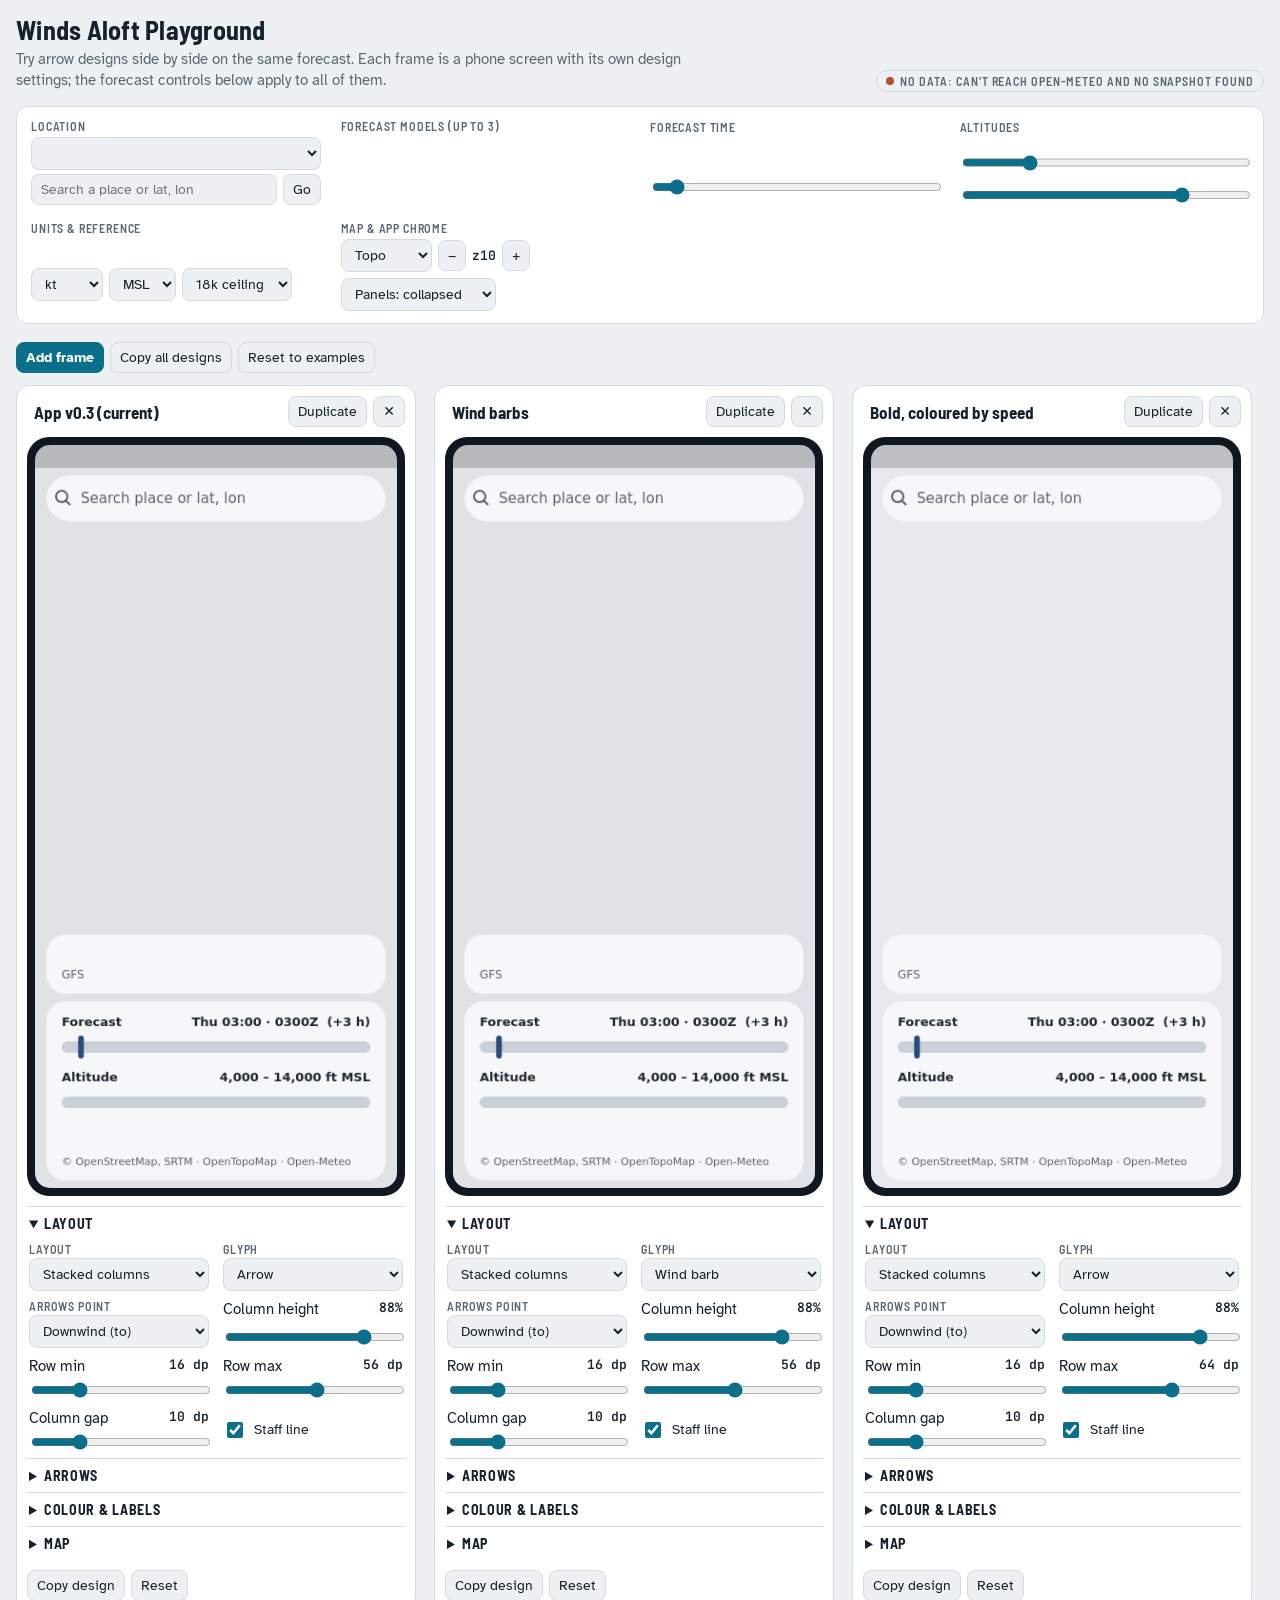
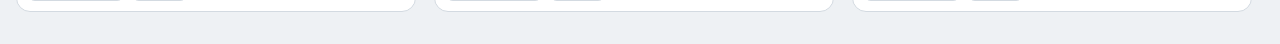
==== playground/index.html @ d86dcdb1 "Add web design playground (work in progress) Browser page that renders the app's wind columns side b" ====
<!doctype html>
<html lang="en">
<head>
<meta charset="utf-8">
<meta name="viewport" content="width=device-width,initial-scale=1,viewport-fit=cover">
</head>
<body>
<!-- PAGE-START (everything between the markers is the claude.ai artifact page) -->
<title>Winds Aloft Playground</title>
<meta name="claude:viewport-fit-sides" content="cover">
<link rel="preconnect" href="https://fonts.googleapis.com">
<link rel="stylesheet" href="https://fonts.googleapis.com/css2?family=Barlow+Semi+Condensed:wght@500;600;700&family=Atkinson+Hyperlegible:wght@400;700&family=JetBrains+Mono:wght@400;600&display=swap">
<style>
/* Layout: a briefing-board header of shared forecast controls, then a wrapping row of phone frames, each with its own design knobs. */
:root {
  --bg: #eef1f4;
  --panel: #ffffff;
  --ink: #15212e;
  --muted: #5a6876;
  --line: #d3dae1;
  --accent: #0b6e8a;
  --accent-ink: #ffffff;
  --warn: #b5502a;
  --phone: #0f1720;
  --font-display: "Barlow Semi Condensed", "Arial Narrow", system-ui, sans-serif;
  --font-body: "Atkinson Hyperlegible", system-ui, -apple-system, "Segoe UI", sans-serif;
  --font-mono: "JetBrains Mono", ui-monospace, "SF Mono", Menlo, monospace;
  color-scheme: light;
}
@media (prefers-color-scheme: dark) {
  :root:not([data-theme="light"]) {
    --bg: #0e141a; --panel: #172029; --ink: #e4ebf1; --muted: #93a3b2; --line: #2a3743;
    --accent: #43b3d1; --accent-ink: #06222b; --warn: #f08a5d; --phone: #05090d; color-scheme: dark;
  }
}
:root[data-theme="dark"] {
  --bg: #0e141a; --panel: #172029; --ink: #e4ebf1; --muted: #93a3b2; --line: #2a3743;
  --accent: #43b3d1; --accent-ink: #06222b; --warn: #f08a5d; --phone: #05090d; color-scheme: dark;
}
* { box-sizing: border-box; }
html, body { margin: 0; }
body {
  background: var(--bg); color: var(--ink); font: 15px/1.45 var(--font-body);
  padding-left: max(16px, env(safe-area-inset-left, 0px));
  padding-right: max(16px, env(safe-area-inset-right, 0px));
  padding-block: 16px 32px;
}
h1 { font: 700 26px/1.1 var(--font-display); letter-spacing: 0.01em; margin: 0; text-wrap: balance; }
.sub { color: var(--muted); margin: 4px 0 0; max-width: 70ch; }
.mode { display: inline-flex; gap: 6px; align-items: center; font: 600 12px var(--font-display); text-transform: uppercase; letter-spacing: 0.08em;
  padding: 3px 9px; border-radius: 999px; border: 1px solid var(--line); color: var(--muted); }
.mode b { width: 8px; height: 8px; border-radius: 50%; background: var(--muted); }
.mode.live b { background: #2fa46b; } .mode.snap b { background: var(--warn); }

.top { display: flex; flex-wrap: wrap; gap: 8px 16px; align-items: end; justify-content: space-between; margin-bottom: 14px; }
.board { background: var(--panel); border: 1px solid var(--line); border-radius: 12px; padding: 12px 14px;
  display: grid; grid-template-columns: repeat(auto-fit, minmax(230px, 1fr)); gap: 12px 20px; margin-bottom: 18px; }
.field { display: grid; gap: 4px; min-width: 0; }
.field > span, .knob > span { font: 600 12px var(--font-display); text-transform: uppercase; letter-spacing: 0.07em; color: var(--muted); }
.val { font: 600 13px var(--font-mono); color: var(--ink); font-variant-numeric: tabular-nums; }
.row { display: flex; gap: 6px; align-items: center; flex-wrap: wrap; min-width: 0; }
input[type=range] { width: 100%; accent-color: var(--accent); }
select, input[type=text], button {
  font: 14px var(--font-body); color: var(--ink); background: var(--bg); border: 1px solid var(--line);
  border-radius: 8px; padding: 6px 9px; min-width: 0;
}
button { cursor: pointer; }
button.primary { background: var(--accent); color: var(--accent-ink); border-color: var(--accent); font-weight: 700; }
button:focus-visible, select:focus-visible, input:focus-visible { outline: 2px solid var(--accent); outline-offset: 2px; }
.chip { display: inline-flex; align-items: center; gap: 6px; border: 1px solid var(--line); border-radius: 999px; padding: 4px 10px;
  font: 600 13px var(--font-display); letter-spacing: 0.03em; cursor: pointer; user-select: none; background: var(--bg); }
.chip input { margin: 0; accent-color: var(--accent); }
.chip i { width: 10px; height: 10px; border-radius: 50%; display: inline-block; }
.chip[aria-disabled="true"] { opacity: 0.45; cursor: not-allowed; }
.note { color: var(--muted); font-size: 13px; }

.panes { display: flex; flex-wrap: wrap; gap: 18px; align-items: flex-start; }
.pane { width: min(400px, 100%); background: var(--panel); border: 1px solid var(--line); border-radius: 14px; padding: 10px; display: grid; gap: 10px; }
.pane header { display: flex; gap: 6px; align-items: center; }
.pane header input { flex: 1; font: 700 17px var(--font-display); background: transparent; border-color: transparent; padding: 4px 6px; }
.pane header input:hover, .pane header input:focus { border-color: var(--line); }
.phone { background: var(--phone); border-radius: 22px; padding: 8px; }
.phone canvas { display: block; width: 100%; height: auto; border-radius: 15px; cursor: crosshair; touch-action: manipulation; }
.knobs details { border-top: 1px solid var(--line); padding: 6px 2px; }
.knobs summary { font: 700 14px var(--font-display); letter-spacing: 0.05em; text-transform: uppercase; cursor: pointer; padding: 2px 0; }
.knobgrid { display: grid; grid-template-columns: 1fr 1fr; gap: 8px 14px; padding-top: 8px; }
.knob { display: grid; gap: 2px; min-width: 0; }
.knob.wide { grid-column: 1 / -1; }
.knob .head { display: flex; justify-content: space-between; gap: 8px; }
.toggle { display: flex; align-items: center; gap: 8px; font-size: 14px; cursor: pointer; }
.toggle input { accent-color: var(--accent); width: 16px; height: 16px; }
.actions { display: flex; gap: 6px; flex-wrap: wrap; }
.toast { position: fixed; left: 50%; bottom: calc(18px + env(safe-area-inset-bottom, 0px)); transform: translateX(-50%);
  background: var(--ink); color: var(--bg); padding: 8px 14px; border-radius: 8px; font-size: 14px; opacity: 0; transition: opacity .2s; pointer-events: none; }
.toast.on { opacity: 1; }
textarea.export { width: 100%; height: 120px; font: 12px var(--font-mono); background: var(--bg); color: var(--ink); border: 1px solid var(--line); border-radius: 8px; }
@media (prefers-reduced-motion: reduce) { .toast { transition: none; } }
</style>

<div class="top">
  <div>
    <h1>Winds Aloft Playground</h1>
    <p class="sub">Try arrow designs side by side on the same forecast. Each frame is a phone screen with its own design settings; the forecast controls below apply to all of them.</p>
  </div>
  <span class="mode" id="mode"><b></b><span id="modeText">Starting…</span></span>
</div>

<section class="board" aria-label="Forecast controls">
  <label class="field">
    <span>Location</span>
    <select id="loc"></select>
    <div class="row" id="searchRow" hidden>
      <input type="text" id="q" placeholder="Search a place or lat, lon" style="flex:1">
      <button id="go" type="button">Go</button>
    </div>
    <span class="note" id="locNote"></span>
  </label>
  <div class="field">
    <span>Forecast models (up to 3)</span>
    <div class="row" id="models"></div>
  </div>
  <label class="field">
    <span>Forecast time <span class="val" id="timeVal"></span></span>
    <input type="range" id="hour" min="0" max="48" value="3">
  </label>
  <div class="field">
    <span>Altitudes <span class="val" id="altVal"></span></span>
    <input type="range" id="altLo" min="0" max="18" value="4" aria-label="Lowest altitude (thousands of feet)">
    <input type="range" id="altHi" min="0" max="18" value="14" aria-label="Highest altitude (thousands of feet)">
  </div>
  <div class="field">
    <span>Units &amp; reference</span>
    <div class="row">
      <select id="unit"><option value="kt">kt</option><option value="mph">mph</option><option value="kmh">km/h</option><option value="ms">m/s</option></select>
      <select id="ref"><option value="MSL">MSL</option><option value="AGL">AGL</option></select>
      <select id="ceiling"><option value="14000">14k ceiling</option><option value="18000" selected>18k ceiling</option><option value="24000">24k ceiling</option><option value="30000">30k ceiling</option></select>
    </div>
  </div>
  <div class="field">
    <span>Map &amp; app chrome</span>
    <div class="row">
      <select id="layer"><option value="topo">Topo</option><option value="streets">Streets</option><option value="satellite">Satellite</option></select>
      <button type="button" id="zoomOut" aria-label="Zoom out">−</button>
      <span class="val" id="zoomVal">z10</span>
      <button type="button" id="zoomIn" aria-label="Zoom in">+</button>
      <select id="chrome"><option value="collapsed">Panels: collapsed</option><option value="table">Panels: table open</option><option value="none">Panels: hidden</option></select>
    </div>
  </div>
</section>

<div class="actions" style="margin-bottom:12px">
  <button type="button" class="primary" id="addPane">Add frame</button>
  <button type="button" id="copyAll">Copy all designs</button>
  <button type="button" id="resetAll">Reset to examples</button>
</div>

<div class="panes" id="panes"></div>
<div class="toast" id="toast" role="status" aria-live="polite"></div>

<script src="snapshot.js"></script>
<script>
"use strict";
// ======================================================================== constants (mirror the app)
const M_PER_FT = 0.3048, KT_PER_MS = 1.943844;
const MODELS = [
  { id: "best_match", short: "Best" }, { id: "ncep_gfs_seamless", short: "GFS" }, { id: "ncep_hrrr_conus", short: "HRRR" },
  { id: "ecmwf_ifs025", short: "ECMWF" }, { id: "icon_seamless", short: "ICON" }, { id: "gem_seamless", short: "GEM" },
  { id: "ukmo_seamless", short: "UKMO" },
];
const MODEL_COLORS = ["#22C3FF", "#FF4FA3", "#FFC21A"];
const LEVELS = [[1000,364],[975,1060],[950,1773],[925,2500],[900,3243],[850,4781],[800,6394],[750,8091],[700,9882],[650,11780],[600,13801],[550,15962],[500,18289],[450,20812],[400,23574],[350,26631],[300,30065],[250,33999]];
const SURFACE = [[10,2],[80,80],[120,120],[180,180]];
const UNITS = { kt: { label: "kt", f: 1.943844 }, mph: { label: "mph", f: 2.236936 }, kmh: { label: "km/h", f: 3.6 }, ms: { label: "m/s", f: 1 } };
const TILE_URLS = {
  topo: (z, x, y) => `https://a.tile.opentopomap.org/${z}/${x}/${y}.png`,
  streets: (z, x, y) => `https://tile.openstreetmap.org/${z}/${x}/${y}.png`,
  satellite: (z, x, y) => `https://server.arcgisonline.com/ArcGIS/rest/services/World_Imagery/MapServer/tile/${z}/${y}/${x}`,
};
const ATTRIBUTION = { topo: "© OpenStreetMap, SRTM · OpenTopoMap", streets: "© OpenStreetMap contributors", satellite: "Imagery © Esri, Maxar" };
const PHONE_W = 380, PHONE_H = 780;
const SNAP = window.WA_SNAPSHOT || null;

// ======================================================================== design knobs
const DEFAULT_DESIGN = {
  layout: "stacked", glyph: "arrow", pointing: "downwind",
  fill: 0.88, cellMin: 16, cellMax: 56, minFrac: 0.45, fullKt: 40,
  strokeScale: 1, headScale: 1, halo: 1, staff: true, colGap: 10,
  colorMode: "auto", speedLabels: true, altLabels: true, labelScale: 1, gnd: true,
  fanPxPerKt: 2.2, mapFade: 0, mapDarken: 0,
};
const KNOBS = [
  { group: "Layout", key: "layout", label: "Layout", type: "select", options: [["stacked","Stacked columns"],["fan","Fan from pin"]] },
  { group: "Layout", key: "glyph", label: "Glyph", type: "select", options: [["arrow","Arrow"],["triangle","Triangle"],["barb","Wind barb"]] },
  { group: "Layout", key: "pointing", label: "Arrows point", type: "select", options: [["downwind","Downwind (to)"],["upwind","Upwind (from)"]] },
  { group: "Layout", key: "fill", label: "Column height", type: "range", min: 0.4, max: 1, step: 0.01, fmt: v => Math.round(v * 100) + "%" },
  { group: "Layout", key: "cellMin", label: "Row min", type: "range", min: 8, max: 40, step: 1, fmt: v => v + " dp" },
  { group: "Layout", key: "cellMax", label: "Row max", type: "range", min: 20, max: 90, step: 1, fmt: v => v + " dp" },
  { group: "Layout", key: "colGap", label: "Column gap", type: "range", min: 0, max: 40, step: 1, fmt: v => v + " dp" },
  { group: "Layout", key: "staff", label: "Staff line", type: "toggle" },
  { group: "Arrows", key: "minFrac", label: "Calm size", type: "range", min: 0.1, max: 1, step: 0.01, fmt: v => Math.round(v * 100) + "% of row" },
  { group: "Arrows", key: "fullKt", label: "Full size at", type: "range", min: 10, max: 80, step: 1, fmt: v => v + " kt" },
  { group: "Arrows", key: "strokeScale", label: "Line weight", type: "range", min: 0.4, max: 2.5, step: 0.05, fmt: v => "×" + v.toFixed(2) },
  { group: "Arrows", key: "headScale", label: "Head size", type: "range", min: 0.4, max: 2, step: 0.05, fmt: v => "×" + v.toFixed(2) },
  { group: "Arrows", key: "halo", label: "Dark outline", type: "range", min: 0, max: 1.5, step: 0.05, fmt: v => Math.round(v * 100) + "%" },
  { group: "Arrows", key: "fanPxPerKt", label: "Fan length / kt", type: "range", min: 0.5, max: 5, step: 0.1, fmt: v => v.toFixed(1) + " dp" },
  { group: "Colour & labels", key: "colorMode", label: "Colour by", type: "select", wide: true,
    options: [["auto","Auto (altitude; model when comparing)"],["altitude","Altitude"],["speed","Speed"],["model","Model"],["white","White"]] },
  { group: "Colour & labels", key: "speedLabels", label: "Speed numbers", type: "toggle" },
  { group: "Colour & labels", key: "altLabels", label: "Altitude labels", type: "toggle" },
  { group: "Colour & labels", key: "gnd", label: "Ground line", type: "toggle" },
  { group: "Colour & labels", key: "labelScale", label: "Label size", type: "range", min: 0.6, max: 1.8, step: 0.05, fmt: v => "×" + v.toFixed(2) },
  { group: "Map", key: "mapFade", label: "Fade map", type: "range", min: 0, max: 0.8, step: 0.05, fmt: v => Math.round(v * 100) + "%" },
  { group: "Map", key: "mapDarken", label: "Darken map", type: "range", min: 0, max: 0.8, step: 0.05, fmt: v => Math.round(v * 100) + "%" },
];
const EXAMPLES = [
  { name: "App v0.3 (current)", design: {} },
  { name: "Wind barbs", design: { glyph: "barb", speedLabels: true, minFrac: 1 } },
  { name: "Bold, coloured by speed", design: { colorMode: "speed", strokeScale: 1.6, headScale: 1.2, minFrac: 0.6, cellMax: 64, mapFade: 0.25 } },
];

// ======================================================================== wind maths (port of WindMath.kt)
function toUv(s, d) { const r = d * Math.PI / 180; return [-s * Math.sin(r), -s * Math.cos(r)]; }
function fromUv(u, v) { let d = Math.atan2(-u, -v) * 180 / Math.PI; if (d < 0) d += 360; return [Math.hypot(u, v), d % 360]; }
function interpolate(samples, target, ground) {
  if (!samples.length || target < ground - 1) return null;
  const first = samples[0];
  if (target <= first.h) return first.h - ground <= 50 ? { ...first, h: target } : null;
  if (target > samples[samples.length - 1].h) return null;
  const i = samples.findIndex(s => s.h >= target), hi = samples[i], lo = samples[i - 1];
  const span = hi.h - lo.h, t = span <= 0 ? 0 : (target - lo.h) / span;
  const [u0, v0] = toUv(lo.sp, lo.d), [u1, v1] = toUv(hi.sp, hi.d);
  const [sp, d] = fromUv(u0 + (u1 - u0) * t, v0 + (v1 - v0) * t);
  const temp = lo.t != null && hi.t != null ? lo.t + (hi.t - lo.t) * t : null;
  return { h: target, sp, d, t: temp };
}
function parseForecast(entry) {
  const H = entry.hourly, elev = entry.elevation || 0, levels = [];
  for (const [h, t] of SURFACE) levels.push({ fixed: elev + h, sp: H[`wind_speed_${h}m`], d: H[`wind_direction_${h}m`], t: H[`temperature_${t}m`] });
  for (const [p] of LEVELS) levels.push({ gph: H[`geopotential_height_${p}hPa`], sp: H[`wind_speed_${p}hPa`], d: H[`wind_direction_${p}hPa`], t: H[`temperature_${p}hPa`] });
  const profiles = H.time.map((_, i) => {
    const out = [];
    for (const l of levels) {
      const sp = l.sp?.[i], d = l.d?.[i];
      if (sp == null || d == null) continue;
      let h;
      if ("fixed" in l) h = l.fixed;
      else { h = l.gph?.[i]; if (h == null || h <= elev + 10) continue; }
      out.push({ h, sp, d, t: l.t?.[i] ?? null });
    }
    return out.sort((a, b) => a.h - b.h);
  });
  return { elev, times: H.time, profiles };
}
function windsAt(fp, epoch, altsFt, ref) {
  const i = fp.times.indexOf(epoch);
  return altsFt.map(ft => {
    if (i < 0) return null;
    const s = interpolate(fp.profiles[i], (ref === "AGL" ? fp.elev : 0) + ft * M_PER_FT, fp.elev);
    return s ? { alt: ft, sp: s.sp, d: s.d } : null;
  });
}
function maxVectorDifference(ws) {
  if (ws.length < 2) return null;
  const uv = ws.map(w => toUv(w.sp, w.d)); let m = 0;
  for (let i = 0; i < uv.length; i++) for (let j = i + 1; j < uv.length; j++) m = Math.max(m, Math.hypot(uv[i][0] - uv[j][0], uv[i][1] - uv[j][1]));
  return m;
}

// ======================================================================== colours
function turbo(x) {
  x = Math.min(1, Math.max(0, x));
  const r = 0.13572138 + x * (4.61539260 + x * (-42.66032258 + x * (132.13108234 + x * (-152.94239396 + x * 59.28637943))));
  const g = 0.09140261 + x * (2.19418839 + x * (4.84296658 + x * (-14.18503333 + x * (4.27729857 + x * 2.82956604))));
  const b = 0.10667330 + x * (12.64194608 + x * (-60.58204836 + x * (110.36276771 + x * (-89.90310912 + x * 27.34824973))));
  const c = v => Math.round(Math.min(1, Math.max(0, v)) * 255);
  return `rgb(${c(r)},${c(g)},${c(b)})`;
}
const altitudeColor = (ft, ceiling) => turbo(0.1 + 0.85 * Math.min(1, Math.max(0, ft / ceiling)));
const speedColor = kt => turbo(0.12 + 0.83 * Math.min(1, kt / 50));

// ======================================================================== state
const S = {
  live: false, locations: [], locId: null, pin: null, pinName: "", elev: null,
  models: ["ncep_gfs_seamless"], forecasts: {}, baseEpoch: 0, hour: 3,
  altLo: 4, altHi: 14, unit: "kt", ref: "MSL", ceiling: 18000, layer: "topo", zoom: 10, chrome: "collapsed",
};
let panes = [];
function store(key, val) { try { localStorage.setItem("wa-playground-" + key, JSON.stringify(val)); } catch (e) {} }
function load(key) { try { const v = localStorage.getItem("wa-playground-" + key); return v ? JSON.parse(v) : null; } catch (e) { return null; } }

// ======================================================================== data loading
async function detectLive() {
  try {
    const ctl = new AbortController(); const t = setTimeout(() => ctl.abort(), 5000);
    const r = await fetch("https://api.open-meteo.com/v1/forecast?latitude=0&longitude=0&hourly=temperature_2m&forecast_hours=1", { signal: ctl.signal });
    clearTimeout(t); return r.ok;
  } catch (e) { return false; }
}
function forecastUrl(lat, lon, model) {
  const vars = [];
  for (const [h, t] of SURFACE) vars.push(`wind_speed_${h}m`, `wind_direction_${h}m`, `temperature_${t}m`);
  for (const [p] of LEVELS) vars.push(`wind_speed_${p}hPa`, `wind_direction_${p}hPa`, `geopotential_height_${p}hPa`, `temperature_${p}hPa`);
  return `https://api.open-meteo.com/v1/forecast?latitude=${lat.toFixed(4)}&longitude=${lon.toFixed(4)}&hourly=${vars.join(",")}` +
    `&models=${model}&wind_speed_unit=ms&timeformat=unixtime&forecast_hours=72`;
}
const liveCache = new Map();
async function loadForecasts() {
  const want = S.models.slice();
  if (!S.live) {
    const loc = SNAP.locations.find(l => l.id === S.locId);
    S.forecasts = {};
    for (const m of want) if (loc.forecasts[m]) S.forecasts[m] = parseForecast(loc.forecasts[m]);
    S.baseEpoch = Math.min(...Object.values(loc.forecasts).map(f => f.hourly.time[0]));
    finishLoad(); return;
  }
  setModeText("Loading forecasts…");
  const results = await Promise.all(want.map(async m => {
    const key = `${S.pin.lat.toFixed(3)},${S.pin.lon.toFixed(3)},${m}`;
    if (!liveCache.has(key)) {
      liveCache.set(key, fetch(forecastUrl(S.pin.lat, S.pin.lon, m)).then(r => r.json()).then(d => {
        if (d.error) throw new Error(d.reason); return parseForecast({ elevation: d.elevation, hourly: d.hourly });
      }).catch(e => { liveCache.delete(key); toast(`${shortName(m)}: ${e.message}`); return null; }));
    }
    return [m, await liveCache.get(key)];
  }));
  S.forecasts = Object.fromEntries(results.filter(([, f]) => f));
  S.baseEpoch = Math.floor(Date.now() / 3600000) * 3600;
  finishLoad();
}
function finishLoad() {
  const fps = Object.values(S.forecasts);
  S.elev = fps.length ? fps[0].elev : null;
  const last = fps.length ? Math.max(...fps.map(f => f.times[f.times.length - 1])) : S.baseEpoch + 72 * 3600;
  const maxH = Math.max(1, Math.round((last - S.baseEpoch) / 3600));
  el("hour").max = maxH; if (S.hour > maxH) S.hour = maxH;
  setModeText(S.live ? "Live forecast" : "Snapshot " + fmtDate(SNAP.capturedAt));
  syncControls(); renderAll();
}

// ======================================================================== map tiles
const tileCache = new Map();
function worldPx(lat, lon, z) {
  const n = 256 * 2 ** z, s = Math.sin(lat * Math.PI / 180);
  return [(lon + 180) / 360 * n, (0.5 - Math.log((1 + s) / (1 - s)) / (4 * Math.PI)) * n];
}
function lonLatFromWorld(x, y, z) {
  const n = 256 * 2 ** z, lon = x / n * 360 - 180;
  const lat = Math.atan(Math.sinh(Math.PI * (1 - 2 * y / n))) * 180 / Math.PI;
  return { lat, lon };
}
function tileImage(layer, z, x, y) {
  const n = 2 ** z; x = ((x % n) + n) % n;
  if (y < 0 || y >= n) return null;
  const key = `${layer}/${z}/${x}/${y}`;
  if (tileCache.has(key)) return tileCache.get(key);
  let src = null;
  if (!S.live) { const loc = SNAP.locations.find(l => l.id === S.locId); src = layer === "topo" ? loc?.tiles[`${z}/${x}/${y}`] : null; }
  else src = TILE_URLS[layer](z, x, y);
  if (!src) { tileCache.set(key, null); return null; }
  const img = new Image(); img.crossOrigin = "anonymous"; img.onload = scheduleRender; img.onerror = () => tileCache.set(key, null);
  img.src = src; tileCache.set(key, img); return img;
}

// ======================================================================== drawing (port of WindOverlay.kt)
const clamp = (v, a, b) => Math.min(b, Math.max(a, v));
function chromeBoxes(chrome) {
  const top = chrome === "none" ? 28 : 24 + 8 + 48 + 8;
  const controlsH = 188, pinH = 62, tableH = 236;
  const bottom = chrome === "none" ? 20 : 8 + controlsH + 8 + pinH + (chrome === "table" ? tableH : 0) + 8;
  return { top, bottom, controlsH, pinH, tableH };
}
function columnsFor(design) {
  const alts = []; for (let k = S.altLo; k <= S.altHi; k++) alts.push(k * 1000);
  const epoch = S.baseEpoch + S.hour * 3600, comparing = S.models.length > 1;
  return S.models.filter(m => S.forecasts[m]).map((m, slot) => ({
    label: comparing ? shortName(m) : null, model: m, slot: S.models.indexOf(m),
    winds: windsAt(S.forecasts[m], epoch, alts, S.ref),
  }));
}
function colourFor(design, w, col) {
  const comparing = S.models.length > 1, kt = w.sp * KT_PER_MS;
  switch (design.colorMode) {
    case "altitude": return altitudeColor(w.alt, S.ceiling);
    case "speed": return speedColor(kt);
    case "model": return MODEL_COLORS[col.slot % 3];
    case "white": return "#ffffff";
    default: return comparing ? MODEL_COLORS[col.slot % 3] : altitudeColor(w.alt, S.ceiling);
  }
}
function drawPane(pane) {
  const cv = pane.canvas, dpr = Math.min(window.devicePixelRatio || 1, 2);
  if (cv.width !== PHONE_W * dpr) { cv.width = PHONE_W * dpr; cv.height = PHONE_H * dpr; }
  const ctx = cv.getContext("2d"); ctx.setTransform(dpr, 0, 0, dpr, 0, 0);
  const d = pane.design, box = chromeBoxes(S.chrome);
  const pinX = PHONE_W / 2, pinY = PHONE_H - box.bottom - 28;
  pane.view = { pinX, pinY };
  drawMap(ctx, pinX, pinY);
  if (d.mapFade > 0) { ctx.fillStyle = `rgba(255,255,255,${d.mapFade})`; ctx.fillRect(0, 0, PHONE_W, PHONE_H); }
  if (d.mapDarken > 0) { ctx.fillStyle = `rgba(0,0,0,${d.mapDarken})`; ctx.fillRect(0, 0, PHONE_W, PHONE_H); }
  if (S.pin) {
    const cols = columnsFor(d);
    if (cols.length) {
      if (d.layout === "fan") drawFan(ctx, pinX, pinY, cols, d);
      else drawColumns(ctx, pinX, pinY, cols, d, PHONE_H - box.top - box.bottom);
    }
    drawPin(ctx, pinX, pinY);
  }
  if (S.chrome !== "none") drawChrome(ctx, box, pane);
}
function drawMap(ctx, pinX, pinY) {
  ctx.fillStyle = "#dfe3e6"; ctx.fillRect(0, 0, PHONE_W, PHONE_H);
  if (!S.pin) return;
  const z = S.zoom, [px, py] = worldPx(S.pin.lat, S.pin.lon, z), ox = pinX - px, oy = pinY - py;
  const x0 = Math.floor(-ox / 256), x1 = Math.floor((PHONE_W - ox) / 256), y0 = Math.floor(-oy / 256), y1 = Math.floor((PHONE_H - oy) / 256);
  for (let ty = y0; ty <= y1; ty++) for (let tx = x0; tx <= x1; tx++) {
    const img = tileImage(S.layer, z, tx, ty);
    if (img && img.complete && img.naturalWidth) ctx.drawImage(img, tx * 256 + ox, ty * 256 + oy, 256, 256);
  }
}
function setText(ctx, size, align) { ctx.font = `700 ${size}px system-ui, -apple-system, "Segoe UI", Roboto, sans-serif`; ctx.textAlign = align; ctx.textBaseline = "alphabetic"; }
function haloText(ctx, s, x, y, color) {
  ctx.lineJoin = "round"; ctx.lineWidth = 3.5; ctx.strokeStyle = "rgba(0,0,0,0.9)"; ctx.strokeText(s, x, y);
  ctx.fillStyle = color; ctx.fillText(s, x, y);
}
function drawColumns(ctx, x, y, cols, d, visible) {
  const rows = Math.max(...cols.map(c => c.winds.length)); if (!rows) return;
  const labelRoom = cols.length > 1 ? 22 : 0;
  const cell = clamp((visible * d.fill - labelRoom) / rows, d.cellMin, Math.max(d.cellMin, d.cellMax));
  const textSize = clamp(cell * 0.42, 10, 15) * d.labelScale;
  setText(ctx, textSize, "left");
  const speedW = d.speedLabels ? ctx.measureText("888").width + 4 : 0;
  const colW = cell + speedW + d.colGap;
  const stroke = clamp(cell * 0.085, 2.4, 4.2) * d.strokeScale;
  const groupW = cols.length * colW - d.colGap;
  const firstCx = cols.length === 1 ? x : x - groupW / 2 + cell / 2;
  const top = y - cell * rows;
  const every = Math.max(1, Math.ceil(textSize * 1.15 / cell));
  ctx.lineCap = "round";
  if (cols.length > 1 && d.staff) line(ctx, firstCx, y, firstCx + (cols.length - 1) * colW, y, "#ffffff", 2, "rgba(0,0,0,0.55)", 4);
  cols.forEach((col, j) => {
    const cx = firstCx + j * colW;
    const staffColor = d.colorMode === "auto" && cols.length > 1 ? MODEL_COLORS[col.slot % 3] : "rgba(255,255,255,0.93)";
    if (d.staff) line(ctx, cx, y, cx, top, staffColor, 1.6, "rgba(0,0,0,0.55)", 4);
    col.winds.forEach((w, i) => {
      if (!w) return;
      const cy = y - cell * (i + 0.5), color = colourFor(d, w, col);
      drawGlyph(ctx, cx, cy, w, cell, stroke, color, d, true);
      if (d.speedLabels && i % every === 0) {
        setText(ctx, textSize, "left");
        haloText(ctx, fmtSpeed(w.sp), cx + cell / 2 + 3, cy + textSize * 0.36, "#ffffff");
      }
    });
    if (col.label) { setText(ctx, textSize, "center"); haloText(ctx, col.label, cx, top - 6, MODEL_COLORS[col.slot % 3]); }
  });
  const altX = firstCx - cell / 2 - 5;
  if (d.altLabels) {
    setText(ctx, textSize, "right");
    for (let i = 0; i < rows; i++) {
      if (i % every) continue;
      const w = cols.map(c => c.winds[i]).find(Boolean); if (!w) continue;
      const a = w.alt; haloText(ctx, a === 0 ? "SFC" : a / 1000 + "k", altX, y - cell * (i + 0.5) + textSize * 0.36, "#ffffff");
    }
  }
  if (d.gnd) {
    let firstData = -1;
    for (let i = 0; i < rows; i++) if (cols.some(c => c.winds[i])) { firstData = i; break; }
    if (firstData > 0) {
      const gy = y - cell * firstData;
      ctx.setLineDash([6, 4]);
      line(ctx, firstCx - cell / 2, gy, firstCx + (cols.length - 1) * colW + cell / 2 + speedW, gy, "#ffffff", 2, "rgba(0,0,0,0.55)", 4);
      ctx.setLineDash([]);
      setText(ctx, textSize, "right"); haloText(ctx, "GND", altX, gy + textSize * 0.36, "#ffffff");
    }
  }
}
function drawFan(ctx, x, y, cols, d) {
  const stroke = 3 * d.strokeScale;
  for (const col of cols.slice().reverse())
    for (const w of col.winds.filter(Boolean).sort((a, b) => b.alt - a.alt))
      drawGlyph(ctx, x, y, w, Math.min(160, 12 + w.sp * KT_PER_MS * d.fanPxPerKt), stroke, colourFor(d, w, col), d, false);
}
function line(ctx, x0, y0, x1, y1, color, width, halo, haloW) {
  if (halo) { ctx.strokeStyle = halo; ctx.lineWidth = haloW; ctx.beginPath(); ctx.moveTo(x0, y0); ctx.lineTo(x1, y1); ctx.stroke(); }
  ctx.strokeStyle = color; ctx.lineWidth = width; ctx.beginPath(); ctx.moveTo(x0, y0); ctx.lineTo(x1, y1); ctx.stroke();
}
/** stacked: glyph centred on (cx, cy) and sized to `size` (the row). fan: glyph starts at (cx, cy), `size` long. */
function drawGlyph(ctx, cx, cy, w, size, stroke, color, d, stacked) {
  const kt = w.sp * KT_PER_MS, haloA = Math.min(1, 0.67 * d.halo), haloC = `rgba(0,0,0,${haloA})`;
  if (d.glyph === "barb") return drawBarb(ctx, cx, cy, w, stacked ? size * 0.95 : 44, stroke, color, haloC, d, stacked);
  if (kt < 1) { ctx.strokeStyle = color; ctx.lineWidth = stroke * 0.8; ctx.beginPath(); ctx.arc(cx, cy, stacked ? size * 0.16 : 8, 0, 7); ctx.stroke(); return; }
  const len = stacked ? size * 0.95 * (d.minFrac + (1 - d.minFrac) * Math.min(1, kt / d.fullKt)) : size;
  const a = (w.d + (d.pointing === "downwind" ? 180 : 0)) * Math.PI / 180, dx = Math.sin(a), dy = -Math.cos(a);
  const sx = stacked ? cx - dx * len / 2 : cx, sy = stacked ? cy - dy * len / 2 : cy;
  const ex = sx + dx * len, ey = sy + dy * len;
  if (d.glyph === "triangle") {
    const hw = len * 0.22 * d.headScale;
    ctx.beginPath(); ctx.moveTo(ex, ey); ctx.lineTo(sx - dy * hw, sy + dx * hw); ctx.lineTo(sx + dy * hw, sy - dx * hw); ctx.closePath();
    if (haloA > 0) { ctx.lineJoin = "round"; ctx.lineWidth = 2.2 * d.halo; ctx.strokeStyle = haloC; ctx.stroke(); }
    ctx.fillStyle = color; ctx.fill(); return;
  }
  const head = Math.min(stroke * 3 * d.headScale, len * 0.5), bx = ex - dx * head, by = ey - dy * head;
  ctx.lineCap = "round";
  if (haloA > 0) line(ctx, sx, sy, bx, by, color, stroke, haloC, stroke + 2.4 * d.halo); else line(ctx, sx, sy, bx, by, color, stroke);
  const hw = head * 0.62;
  ctx.beginPath(); ctx.moveTo(ex, ey); ctx.lineTo(bx - dy * hw, by + dx * hw); ctx.lineTo(bx + dy * hw, by - dx * hw); ctx.closePath();
  if (haloA > 0) { ctx.lineJoin = "round"; ctx.lineWidth = 1.8 * d.halo; ctx.strokeStyle = haloC; ctx.stroke(); }
  ctx.fillStyle = color; ctx.fill();
}
/** Standard wind barb: staff points into the wind; 50 kt pennants, 10 kt barbs, 5 kt half-barbs. */
function drawBarb(ctx, cx, cy, w, len, stroke, color, haloC, d, stacked) {
  const kt = Math.round(w.sp * KT_PER_MS / 5) * 5;
  if (kt < 5) { ctx.strokeStyle = color; ctx.lineWidth = stroke * 0.8; ctx.beginPath(); ctx.arc(cx, cy, len * 0.18, 0, 7); ctx.stroke(); return; }
  const a = w.d * Math.PI / 180, dx = Math.sin(a), dy = -Math.cos(a);            // toward where the wind comes from
  const sx = stacked ? cx - dx * len / 2 : cx, sy = stacked ? cy - dy * len / 2 : cy;
  const ex = sx + dx * len, ey = sy + dy * len;
  const px = -dy, py = dx;                                                        // feathers on the clockwise side
  const fl = len * 0.42 * d.headScale, step = len * 0.15;
  const segs = []; let rest = kt, pos = 0;
  const shapes = [];
  while (rest >= 50) { shapes.push({ type: "pennant", pos }); pos += step * 1.3; rest -= 50; }
  while (rest >= 10) { shapes.push({ type: "barb", pos }); pos += step; rest -= 10; }
  if (rest >= 5) { if (pos === 0) pos = step; shapes.push({ type: "half", pos }); }
  const sw = Math.max(1.6, stroke * 0.7);
  const paint = (strokeStyle, width) => {
    ctx.strokeStyle = strokeStyle; ctx.lineWidth = width; ctx.lineCap = "round"; ctx.lineJoin = "round";
    ctx.beginPath(); ctx.moveTo(sx, sy); ctx.lineTo(ex, ey);
    for (const s of shapes) {
      const bx = ex - dx * s.pos, by = ey - dy * s.pos;
      const l = s.type === "half" ? fl * 0.55 : fl;
      ctx.moveTo(bx, by); ctx.lineTo(bx + px * l + dx * l * 0.35, by + py * l + dy * l * 0.35);
    }
    ctx.stroke();
  };
  if (haloC) paint(haloC, sw + 2.4 * d.halo);
  paint(color, sw);
  ctx.fillStyle = color;
  for (const s of shapes.filter(s => s.type === "pennant")) {
    const bx = ex - dx * s.pos, by = ey - dy * s.pos, b2x = bx - dx * step * 1.1, b2y = by - dy * step * 1.1;
    ctx.beginPath(); ctx.moveTo(bx, by); ctx.lineTo(bx + px * fl, by + py * fl); ctx.lineTo(b2x, b2y); ctx.closePath(); ctx.fill();
  }
}
function drawPin(ctx, x, y) {
  ctx.fillStyle = "#fff"; ctx.strokeStyle = "#202020"; ctx.lineWidth = 1.5;
  ctx.beginPath(); ctx.arc(x, y, 5, 0, 7); ctx.fill(); ctx.stroke();
  ctx.strokeStyle = "#E53935"; ctx.lineWidth = 2.5; ctx.beginPath(); ctx.arc(x, y, 9, 0, 7); ctx.stroke();
}
/** Simplified app chrome (search bar, pin panel, controls) so the free map area matches the phone. */
function drawChrome(ctx, box, pane) {
  const card = (x, y, w, h, r) => { ctx.beginPath(); ctx.roundRect(x, y, w, h, r); ctx.fill(); };
  ctx.fillStyle = "rgba(0,0,0,0.18)"; ctx.fillRect(0, 0, PHONE_W, 24);
  ctx.fillStyle = "rgba(247,248,250,0.96)"; card(12, 32, PHONE_W - 24, 48, 24);
  setText(ctx, 15, "left"); ctx.fillStyle = "#5a6470"; ctx.font = "15px system-ui, sans-serif"; ctx.fillText("Search place or lat, lon", 48, 61);
  ctx.strokeStyle = "#5a6470"; ctx.lineWidth = 2; ctx.beginPath(); ctx.arc(28, 54, 6, 0, 7); ctx.moveTo(32.5, 58.5); ctx.lineTo(37, 63); ctx.stroke();
  const cy = PHONE_H - 8 - box.controlsH;
  ctx.fillStyle = "rgba(247,248,250,0.96)"; card(12, cy, PHONE_W - 24, box.controlsH, 20);
  ctx.fillStyle = "#1c2733"; ctx.font = "600 13px system-ui, sans-serif";
  ctx.fillText("Forecast", 28, cy + 26); ctx.textAlign = "right"; ctx.fillText(fmtTime(S.baseEpoch + S.hour * 3600) + `  (+${S.hour} h)`, PHONE_W - 28, cy + 26);
  ctx.textAlign = "left"; ctx.fillText("Altitude", 28, cy + 84); ctx.textAlign = "right"; ctx.fillText(`${(S.altLo * 1000).toLocaleString()} – ${(S.altHi * 1000).toLocaleString()} ft ${S.ref}`, PHONE_W - 28, cy + 84);
  ctx.fillStyle = "#c9d0d8"; card(28, cy + 42, PHONE_W - 56, 12, 6); card(28, cy + 100, PHONE_W - 56, 12, 6);
  ctx.fillStyle = "#2c4a7a"; const hx = 28 + (PHONE_W - 56) * S.hour / Math.max(1, +el("hour").max); card(hx - 3, cy + 36, 6, 24, 3);
  ctx.textAlign = "left"; ctx.fillStyle = "#5a6470"; ctx.font = "11px system-ui, sans-serif"; ctx.fillText(ATTRIBUTION[S.layer] + " · Open-Meteo", 28, cy + box.controlsH - 16);
  const py = cy - 8 - box.pinH - (S.chrome === "table" ? box.tableH : 0);
  const ph = box.pinH + (S.chrome === "table" ? box.tableH : 0);
  ctx.fillStyle = "rgba(247,248,250,0.96)"; card(12, py, PHONE_W - 24, ph, 20);
  ctx.fillStyle = "#15212e"; ctx.font = "600 15px system-ui, sans-serif"; ctx.fillText(S.pinName || coordText(S.pin), 28, py + 26);
  ctx.fillStyle = "#5a6470"; ctx.font = "12px system-ui, sans-serif";
  const sub = [S.elev != null ? `Elev ${Math.round(S.elev / M_PER_FT).toLocaleString()} ft` : null, S.models.length > 1 ? `${S.models.length} models` : shortName(S.models[0])].filter(Boolean).join(" · ");
  ctx.fillText(sub, 28, py + 46);
  if (S.chrome === "table") drawTable(ctx, 24, py + box.pinH, PHONE_W - 48, box.tableH - 8);
}
function drawTable(ctx, x, y, w, h) {
  const cols = columnsFor({}), alts = []; for (let k = S.altHi; k >= S.altLo; k--) alts.push(k);
  ctx.strokeStyle = "#d3dae1"; ctx.lineWidth = 1; ctx.beginPath(); ctx.moveTo(x - 12, y); ctx.lineTo(x + w + 12, y); ctx.stroke();
  ctx.font = "600 11px system-ui, sans-serif"; ctx.fillStyle = "#5a6470"; ctx.textAlign = "left";
  const colX = i => x + 54 + i * ((w - 54 - 34) / Math.max(1, cols.length));
  ctx.fillText("Alt", x, y + 18); cols.forEach((c, i) => ctx.fillText(shortName(c.model), colX(i), y + 18));
  if (cols.length > 1) ctx.fillText("Δ", x + w - 26, y + 18);
  ctx.font = "12px ui-monospace, Menlo, monospace"; ctx.fillStyle = "#15212e";
  alts.slice(0, Math.floor((h - 26) / 19)).forEach((k, r) => {
    const yy = y + 38 + r * 19, idx = k - S.altLo;
    ctx.fillText((k * 1000).toLocaleString(), x, yy);
    const ws = cols.map(c => c.winds[idx]);
    ws.forEach((wd, i) => ctx.fillText(wd ? `${String(Math.round(wd.d)).padStart(3, "0")}° ${fmtSpeed(wd.sp)}` : "—", colX(i), yy));
    const sp = maxVectorDifference(ws.filter(Boolean));
    if (sp != null) ctx.fillText(fmtSpeed(sp), x + w - 26, yy);
  });
}

// ======================================================================== rendering loop
let pending = false;
function scheduleRender() { if (!pending) { pending = true; requestAnimationFrame(() => { pending = false; renderAll(); }); } }
function renderAll() { for (const p of panes) drawPane(p); }

// ======================================================================== formatting
const el = id => document.getElementById(id);
const shortName = id => MODELS.find(m => m.id === id)?.short || id;
const fmtSpeed = ms => String(Math.round(ms * UNITS[S.unit].f));
const coordText = p => p ? `${Math.abs(p.lat).toFixed(3)}°${p.lat >= 0 ? "N" : "S"} ${Math.abs(p.lon).toFixed(3)}°${p.lon >= 0 ? "E" : "W"}` : "";
function fmtTime(epoch) {
  const dt = new Date(epoch * 1000);
  const local = dt.toLocaleString(undefined, { weekday: "short", hour: "2-digit", minute: "2-digit", hour12: false });
  return `${local} · ${String(dt.getUTCHours()).padStart(2, "0")}00Z`;
}
const fmtDate = epoch => new Date(epoch * 1000).toLocaleString(undefined, { day: "numeric", month: "short", hour: "2-digit", minute: "2-digit" });
function setModeText(t) { el("modeText").textContent = t; el("mode").className = "mode " + (S.live ? "live" : "snap"); }
let toastTimer;
function toast(msg) { const t = el("toast"); t.textContent = msg; t.classList.add("on"); clearTimeout(toastTimer); toastTimer = setTimeout(() => t.classList.remove("on"), 2200); }

// ======================================================================== panes UI
let nextId = 1;
function makePane(name, design) {
  const pane = { id: nextId++, name, design: { ...DEFAULT_DESIGN, ...design } };
  const art = document.createElement("article"); art.className = "pane";
  art.innerHTML = `
    <header>
      <input type="text" aria-label="Design name" id="name-${pane.id}">
      <button type="button" data-act="dup" title="Duplicate this design">Duplicate</button>
      <button type="button" data-act="del" title="Remove this frame" aria-label="Remove">✕</button>
    </header>
    <div class="phone"><canvas width="${PHONE_W}" height="${PHONE_H}" aria-label="Phone preview"></canvas></div>
    <div class="knobs"></div>
    <div class="actions"><button type="button" data-act="copy">Copy design</button><button type="button" data-act="reset">Reset</button></div>`;
  pane.el = art; pane.canvas = art.querySelector("canvas");
  const nameInput = art.querySelector("input"); nameInput.value = name;
  nameInput.addEventListener("input", () => { pane.name = nameInput.value; savePanes(); });
  art.querySelector("[data-act=dup]").onclick = () => { addPane(pane.name + " copy", { ...pane.design }, pane); };
  art.querySelector("[data-act=del]").onclick = () => { if (panes.length > 1) { panes = panes.filter(p => p !== pane); art.remove(); savePanes(); } else toast("Keep at least one frame"); };
  art.querySelector("[data-act=copy]").onclick = () => copyText(JSON.stringify(exportPane(pane), null, 2), "Design copied");
  art.querySelector("[data-act=reset]").onclick = () => { pane.design = { ...DEFAULT_DESIGN }; buildKnobs(pane); savePanes(); scheduleRender(); };
  pane.canvas.addEventListener("click", e => onMapClick(pane, e));
  buildKnobs(pane);
  return pane;
}
function buildKnobs(pane) {
  const host = pane.el.querySelector(".knobs"); host.innerHTML = "";
  const groups = [...new Set(KNOBS.map(k => k.group))];
  groups.forEach((g, gi) => {
    const det = document.createElement("details"); if (gi === 0) det.open = true;
    det.innerHTML = `<summary>${g}</summary><div class="knobgrid"></div>`;
    const grid = det.querySelector(".knobgrid");
    for (const k of KNOBS.filter(k => k.group === g)) {
      const id = `k-${pane.id}-${k.key}`, v = pane.design[k.key];
      const w = document.createElement(k.type === "toggle" ? "label" : "div");
      w.className = "knob" + (k.wide ? " wide" : "");
      if (k.type === "toggle") {
        w.className += " toggle"; w.innerHTML = `<input type="checkbox" id="${id}"> ${k.label}`;
        const inp = w.querySelector("input"); inp.checked = !!v;
        inp.onchange = () => setKnob(pane, k.key, inp.checked);
      } else if (k.type === "select") {
        w.innerHTML = `<span><label for="${id}">${k.label}</label></span><select id="${id}">${k.options.map(([val, l]) => `<option value="${val}">${l}</option>`).join("")}</select>`;
        const s = w.querySelector("select"); s.value = v; s.onchange = () => setKnob(pane, k.key, s.value);
      } else {
        w.innerHTML = `<div class="head"><span><label for="${id}">${k.label}</label></span><span class="val"></span></div><input type="range" id="${id}" min="${k.min}" max="${k.max}" step="${k.step}">`;
        const r = w.querySelector("input"), out = w.querySelector(".val");
        r.value = v; out.textContent = k.fmt(+v);
        r.oninput = () => { out.textContent = k.fmt(+r.value); setKnob(pane, k.key, +r.value); };
      }
      grid.appendChild(w);
    }
    host.appendChild(det);
  });
}
function setKnob(pane, key, value) { pane.design[key] = value; savePanes(); scheduleRender(); }
function addPane(name, design, after) {
  const p = makePane(name, design);
  if (after) { panes.splice(panes.indexOf(after) + 1, 0, p); after.el.after(p.el); }
  else { panes.push(p); el("panes").appendChild(p.el); }
  savePanes(); scheduleRender(); return p;
}
function exportPane(p) {
  const changed = Object.fromEntries(Object.entries(p.design).filter(([k, v]) => DEFAULT_DESIGN[k] !== v));
  return { name: p.name, changedFromApp: changed, design: p.design };
}
function savePanes() { store("panes", panes.map(p => ({ name: p.name, design: p.design }))); }
function copyText(text, msg) {
  navigator.clipboard?.writeText(text).then(() => toast(msg), () => showExport(text)) ?? showExport(text);
}
function showExport(text) {
  let ta = document.querySelector("textarea.export");
  if (!ta) { ta = document.createElement("textarea"); ta.className = "export"; ta.readOnly = true; ta.setAttribute("aria-label", "Exported designs"); el("panes").before(ta); }
  ta.value = text; ta.focus(); ta.select(); toast("Select and copy the text above");
}
function onMapClick(pane, e) {
  if (!S.live) { toast("Snapshot mode: pick one of the sample locations above"); return; }
  const r = pane.canvas.getBoundingClientRect(), sx = (e.clientX - r.left) * PHONE_W / r.width, sy = (e.clientY - r.top) * PHONE_H / r.height;
  const [px, py] = worldPx(S.pin.lat, S.pin.lon, S.zoom);
  const p = lonLatFromWorld(px + sx - pane.view.pinX, py + sy - pane.view.pinY, S.zoom);
  setPin(p.lat, p.lon, "");
}

// ======================================================================== global controls
function syncControls() {
  el("hour").value = S.hour; el("altLo").value = S.altLo; el("altHi").value = S.altHi;
  el("altLo").max = el("altHi").max = S.ceiling / 1000;
  el("timeVal").textContent = fmtTime(S.baseEpoch + S.hour * 3600) + ` (+${S.hour} h)`;
  el("altVal").textContent = `${(S.altLo * 1000).toLocaleString()}–${(S.altHi * 1000).toLocaleString()} ft ${S.ref}`;
  el("unit").value = S.unit; el("ref").value = S.ref; el("ceiling").value = S.ceiling; el("layer").value = S.layer; el("chrome").value = S.chrome;
  el("zoomVal").textContent = "z" + S.zoom;
  el("zoomIn").disabled = el("zoomOut").disabled = el("layer").disabled = !S.live;
  const host = el("models"); host.innerHTML = "";
  const available = S.live ? MODELS.map(m => m.id) : Object.keys(SNAP.locations.find(l => l.id === S.locId).forecasts);
  for (const m of MODELS) {
    const on = S.models.includes(m.id), slot = S.models.indexOf(m.id);
    const ok = available.includes(m.id) && (on || S.models.length < 3);
    const lab = document.createElement("label"); lab.className = "chip"; lab.setAttribute("aria-disabled", String(!ok));
    lab.innerHTML = `<input type="checkbox" ${on ? "checked" : ""} ${ok ? "" : "disabled"}>${on && S.models.length > 1 ? `<i style="background:${MODEL_COLORS[slot]}"></i>` : ""}${m.short}`;
    lab.querySelector("input").onchange = ev => {
      if (ev.target.checked) S.models.push(m.id);
      else if (S.models.length > 1) S.models = S.models.filter(x => x !== m.id);
      else ev.target.checked = true;
      saveGlobal(); loadForecasts();
    };
    host.appendChild(lab);
  }
  el("locNote").textContent = S.live ? "Tap a frame's map to move the pin." : "Snapshot data: sample locations only. Open the playground from the repo for live forecasts anywhere.";
}
function saveGlobal() { store("global", { models: S.models, hour: S.hour, altLo: S.altLo, altHi: S.altHi, unit: S.unit, ref: S.ref, ceiling: S.ceiling, layer: S.layer, zoom: S.zoom, chrome: S.chrome, locId: S.locId, pin: S.live ? S.pin : null, pinName: S.pinName }); }
function setPin(lat, lon, name) { S.pin = { lat, lon }; S.pinName = name; saveGlobal(); loadForecasts(); scheduleRender(); }

function wire() {
  el("hour").oninput = e => { S.hour = +e.target.value; saveGlobal(); syncControls(); scheduleRender(); };
  el("altLo").oninput = e => { S.altLo = Math.min(+e.target.value, S.altHi); saveGlobal(); syncControls(); scheduleRender(); };
  el("altHi").oninput = e => { S.altHi = Math.max(+e.target.value, S.altLo); saveGlobal(); syncControls(); scheduleRender(); };
  el("unit").onchange = e => { S.unit = e.target.value; saveGlobal(); scheduleRender(); };
  el("ref").onchange = e => { S.ref = e.target.value; saveGlobal(); syncControls(); scheduleRender(); };
  el("ceiling").onchange = e => { S.ceiling = +e.target.value; S.altHi = Math.min(S.altHi, S.ceiling / 1000); S.altLo = Math.min(S.altLo, S.altHi); saveGlobal(); syncControls(); scheduleRender(); };
  el("layer").onchange = e => { S.layer = e.target.value; saveGlobal(); scheduleRender(); };
  el("chrome").onchange = e => { S.chrome = e.target.value; saveGlobal(); scheduleRender(); };
  el("zoomIn").onclick = () => { S.zoom = Math.min(16, S.zoom + 1); saveGlobal(); syncControls(); scheduleRender(); };
  el("zoomOut").onclick = () => { S.zoom = Math.max(4, S.zoom - 1); saveGlobal(); syncControls(); scheduleRender(); };
  el("loc").onchange = e => {
    const loc = S.locations.find(l => l.id === e.target.value); if (!loc) return;
    S.locId = loc.id;
    if (!S.live) { S.models = S.models.filter(m => loc.forecasts[m]); if (!S.models.length) S.models = [Object.keys(loc.forecasts)[0]]; S.zoom = SNAP.zoom; }
    setPin(loc.lat, loc.lon, loc.name);
  };
  el("go").onclick = search; el("q").onkeydown = e => { if (e.key === "Enter") search(); };
  el("addPane").onclick = () => addPane("Design " + (panes.length + 1), { ...(panes[panes.length - 1]?.design || {}) });
  el("copyAll").onclick = () => copyText(JSON.stringify(panes.map(exportPane), null, 2), "All designs copied");
  el("resetAll").onclick = () => { panes.forEach(p => p.el.remove()); panes = []; EXAMPLES.forEach(x => addPane(x.name, x.design)); };
}
async function search() {
  const q = el("q").value.trim(); if (!q) return;
  const m = q.match(/^\s*(-?\d+(?:\.\d+)?)\s*[,\s]\s*(-?\d+(?:\.\d+)?)\s*$/);
  if (m) { setPin(+m[1], +m[2], ""); return; }
  try {
    const r = await fetch(`https://geocoding-api.open-meteo.com/v1/search?count=1&language=en&format=json&name=${encodeURIComponent(q)}`).then(r => r.json());
    const hit = r.results?.[0]; if (!hit) { toast(`No place found for "${q}"`); return; }
    setPin(hit.latitude, hit.longitude, [hit.name, hit.admin1].filter(Boolean).join(", "));
  } catch (e) { toast("Search failed: " + e.message); }
}

// ======================================================================== start
(async function start() {
  wire();
  const g = load("global") || {};
  Object.assign(S, { models: g.models || S.models, hour: g.hour ?? S.hour, altLo: g.altLo ?? S.altLo, altHi: g.altHi ?? S.altHi, unit: g.unit || S.unit,
    ref: g.ref || S.ref, ceiling: g.ceiling || S.ceiling, layer: g.layer || S.layer, chrome: g.chrome || S.chrome });
  const saved = load("panes");
  (saved?.length ? saved : EXAMPLES).forEach(x => addPane(x.name, x.design));

  S.live = await detectLive();
  if (!S.live && !SNAP) { setModeText("No data: can't reach Open-Meteo and no snapshot found"); return; }
  S.locations = SNAP ? SNAP.locations.map(l => ({ id: l.id, name: l.name, lat: l.lat, lon: l.lon, forecasts: l.forecasts })) : [];
  if (S.live && !S.locations.length) S.locations = [{ id: "boulder", name: "Boulder, CO", lat: 40.015, lon: -105.2705 }];
  el("loc").innerHTML = S.locations.map(l => `<option value="${l.id}">${l.name}</option>`).join("") + (S.live ? `<option value="custom" hidden>Custom pin</option>` : "");
  el("searchRow").hidden = !S.live;
  if (S.live && g.pin) { S.pin = g.pin; S.pinName = g.pinName || ""; S.zoom = g.zoom || 10; el("loc").value = "custom"; }
  else {
    const loc = S.locations.find(l => l.id === g.locId) || S.locations[0];
    S.locId = loc.id; S.pin = { lat: loc.lat, lon: loc.lon }; S.pinName = loc.name; el("loc").value = loc.id;
    if (!S.live) { S.zoom = SNAP.zoom; S.layer = "topo"; S.models = S.models.filter(m => loc.forecasts[m]); if (!S.models.length) S.models = ["ncep_gfs_seamless"]; }
    else S.zoom = g.zoom || 10;
  }
  await loadForecasts();
})();
</script>
<!-- PAGE-END -->
</body>
</html>
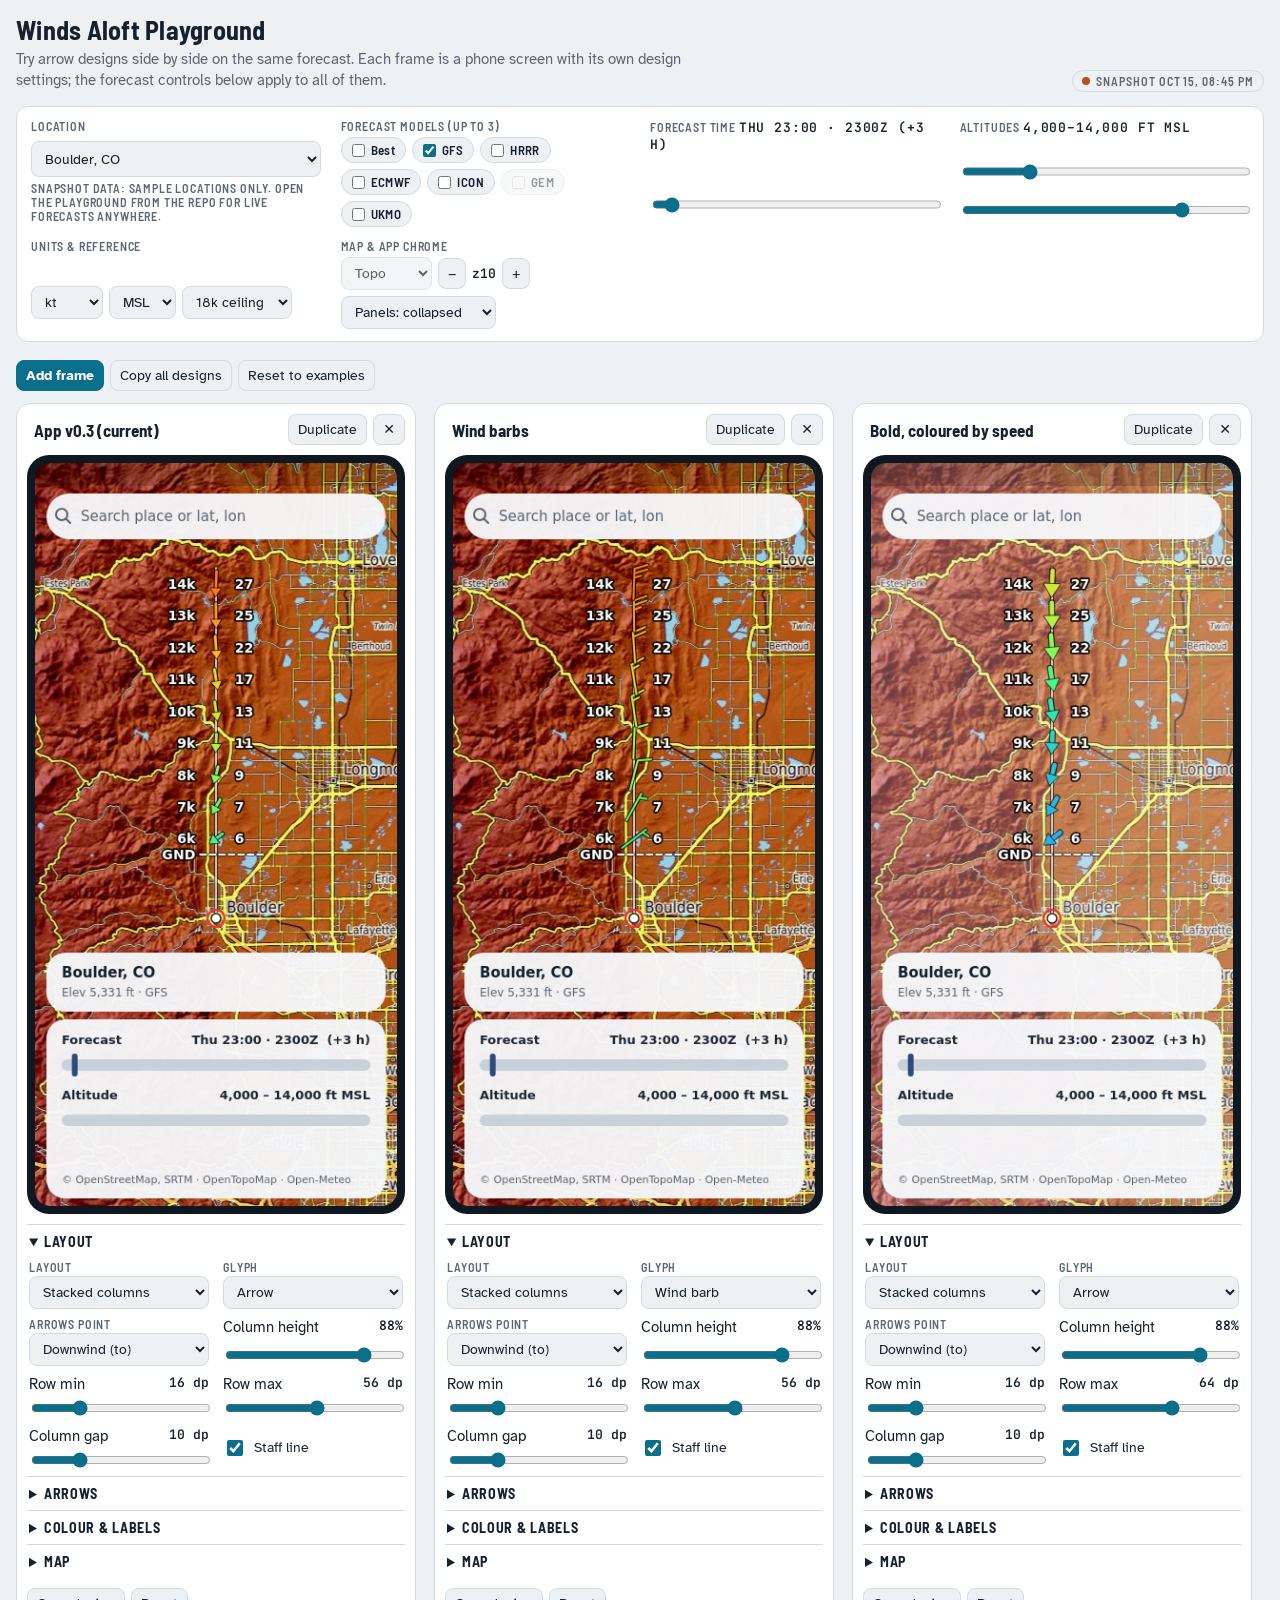
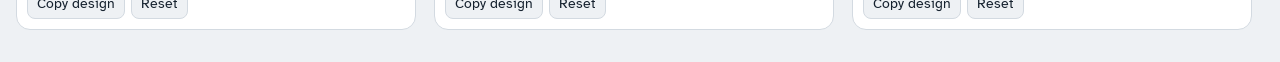
==== commit 05bbf12b: "Playground: forecast snapshot, hidden-row fix, README section - playground/snapshot.js: captured for" ====
--- a/playground/index.html
+++ b/playground/index.html
@@ -38,6 +38,7 @@
   --accent: #43b3d1; --accent-ink: #06222b; --warn: #f08a5d; --phone: #05090d; color-scheme: dark;
 }
 * { box-sizing: border-box; }
+[hidden] { display: none !important; }
 html, body { margin: 0; }
 body {
   background: var(--bg); color: var(--ink); font: 15px/1.45 var(--font-body);
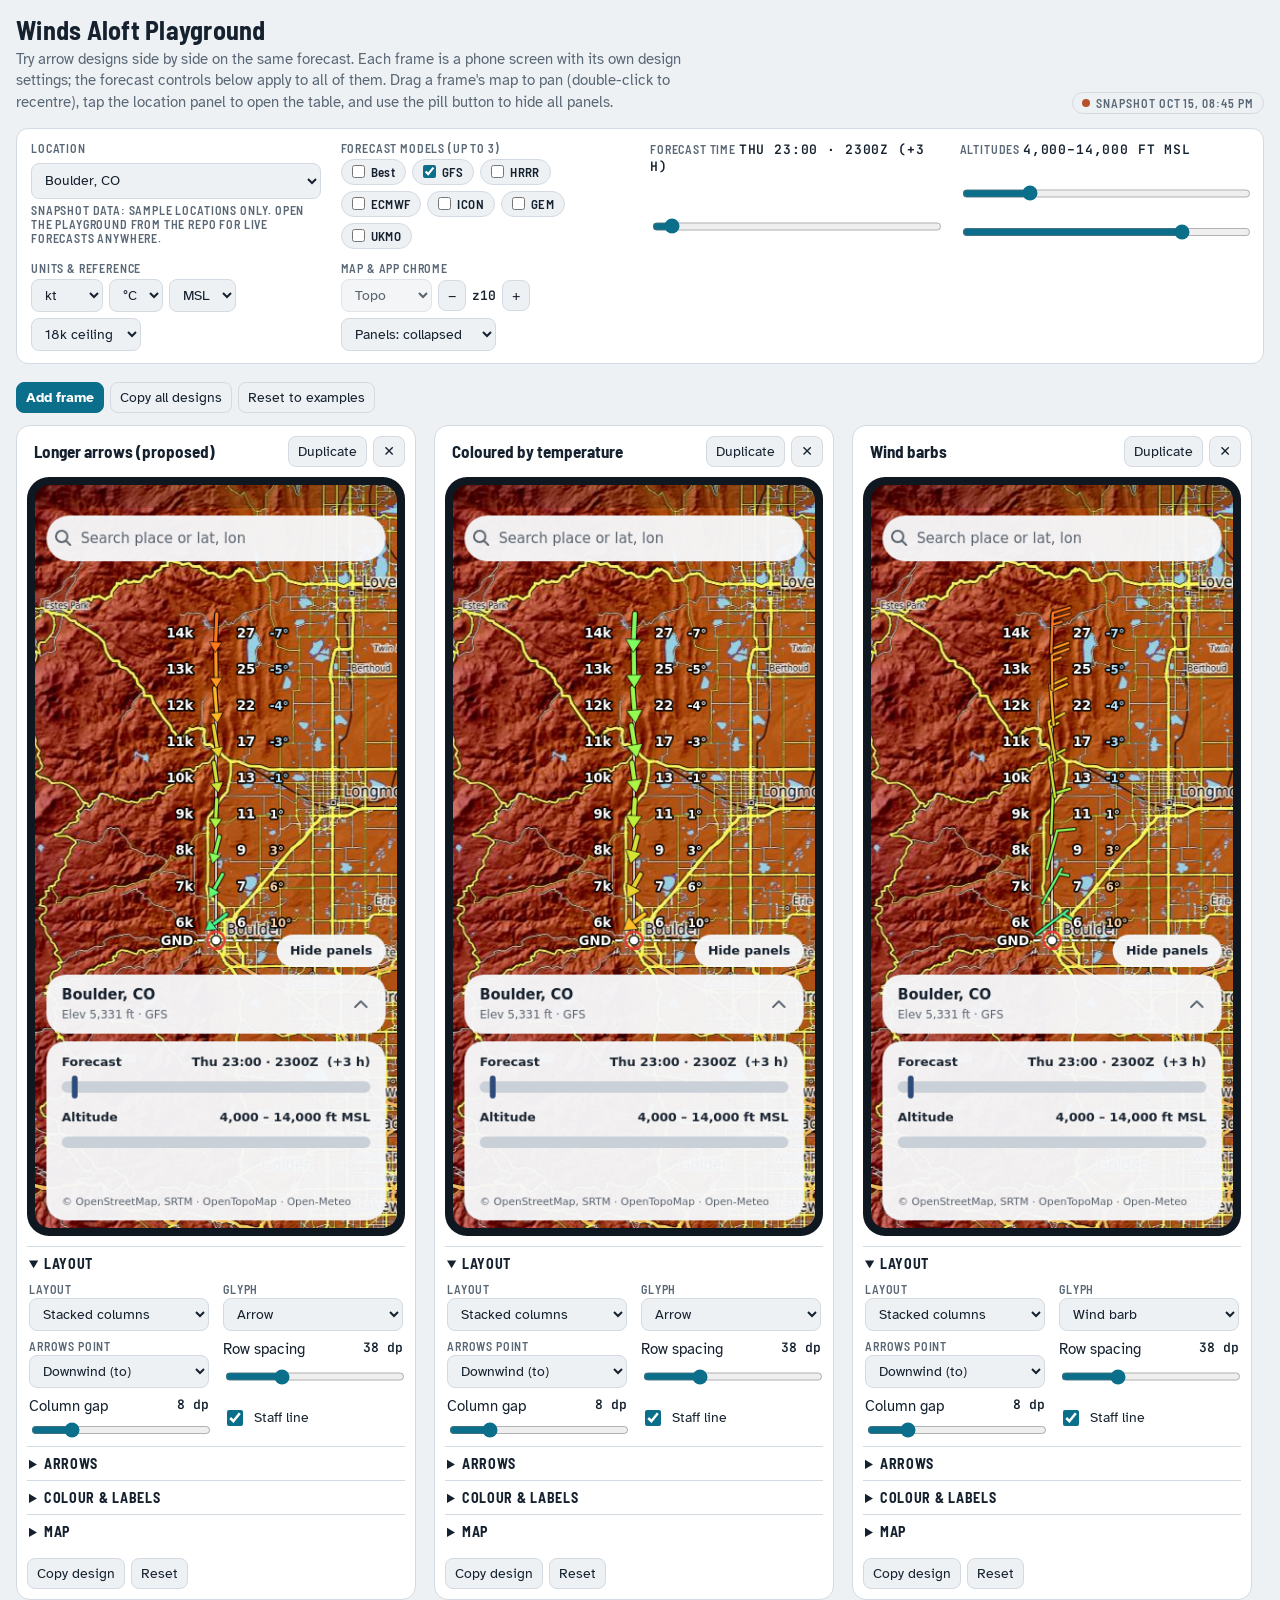
==== commit 4037a438: "Playground: longer arrows, temperatures, fixed-size display with panning - Fixed row spacing (38 dp)" ====
--- a/playground/index.html
+++ b/playground/index.html
@@ -101,7 +101,7 @@
 <div class="top">
   <div>
     <h1>Winds Aloft Playground</h1>
-    <p class="sub">Try arrow designs side by side on the same forecast. Each frame is a phone screen with its own design settings; the forecast controls below apply to all of them.</p>
+    <p class="sub">Try arrow designs side by side on the same forecast. Each frame is a phone screen with its own design settings; the forecast controls below apply to all of them. Drag a frame's map to pan (double-click to recentre), tap the location panel to open the table, and use the pill button to hide all panels.</p>
   </div>
   <span class="mode" id="mode"><b></b><span id="modeText">Starting…</span></span>
 </div>
@@ -133,6 +133,7 @@
     <span>Units &amp; reference</span>
     <div class="row">
       <select id="unit"><option value="kt">kt</option><option value="mph">mph</option><option value="kmh">km/h</option><option value="ms">m/s</option></select>
+      <select id="tempUnit" aria-label="Temperature unit"><option value="C">°C</option><option value="F">°F</option></select>
       <select id="ref"><option value="MSL">MSL</option><option value="AGL">AGL</option></select>
       <select id="ceiling"><option value="14000">14k ceiling</option><option value="18000" selected>18k ceiling</option><option value="24000">24k ceiling</option><option value="30000">30k ceiling</option></select>
     </div>
@@ -184,29 +185,29 @@
 // ======================================================================== design knobs
 const DEFAULT_DESIGN = {
   layout: "stacked", glyph: "arrow", pointing: "downwind",
-  fill: 0.88, cellMin: 16, cellMax: 56, minFrac: 0.45, fullKt: 40,
-  strokeScale: 1, headScale: 1, halo: 1, staff: true, colGap: 10,
-  colorMode: "auto", speedLabels: true, altLabels: true, labelScale: 1, gnd: true,
+  rowHeight: 38, lenScale: 1.25, minFrac: 0.5, fullKt: 40,
+  strokeScale: 1, headScale: 1, halo: 1, staff: true, colGap: 8,
+  colorMode: "auto", speedLabels: true, tempLabels: true, altLabels: true, labelScale: 1, gnd: true,
   fanPxPerKt: 2.2, mapFade: 0, mapDarken: 0,
 };
 const KNOBS = [
   { group: "Layout", key: "layout", label: "Layout", type: "select", options: [["stacked","Stacked columns"],["fan","Fan from pin"]] },
   { group: "Layout", key: "glyph", label: "Glyph", type: "select", options: [["arrow","Arrow"],["triangle","Triangle"],["barb","Wind barb"]] },
   { group: "Layout", key: "pointing", label: "Arrows point", type: "select", options: [["downwind","Downwind (to)"],["upwind","Upwind (from)"]] },
-  { group: "Layout", key: "fill", label: "Column height", type: "range", min: 0.4, max: 1, step: 0.01, fmt: v => Math.round(v * 100) + "%" },
-  { group: "Layout", key: "cellMin", label: "Row min", type: "range", min: 8, max: 40, step: 1, fmt: v => v + " dp" },
-  { group: "Layout", key: "cellMax", label: "Row max", type: "range", min: 20, max: 90, step: 1, fmt: v => v + " dp" },
+  { group: "Layout", key: "rowHeight", label: "Row spacing", type: "range", min: 20, max: 80, step: 1, fmt: v => v + " dp" },
   { group: "Layout", key: "colGap", label: "Column gap", type: "range", min: 0, max: 40, step: 1, fmt: v => v + " dp" },
   { group: "Layout", key: "staff", label: "Staff line", type: "toggle" },
-  { group: "Arrows", key: "minFrac", label: "Calm size", type: "range", min: 0.1, max: 1, step: 0.01, fmt: v => Math.round(v * 100) + "% of row" },
+  { group: "Arrows", key: "lenScale", label: "Arrow length", type: "range", min: 0.5, max: 1.8, step: 0.05, fmt: v => Math.round(v * 100) + "% of row" },
+  { group: "Arrows", key: "minFrac", label: "Calm size", type: "range", min: 0.1, max: 1, step: 0.01, fmt: v => Math.round(v * 100) + "% of full" },
   { group: "Arrows", key: "fullKt", label: "Full size at", type: "range", min: 10, max: 80, step: 1, fmt: v => v + " kt" },
   { group: "Arrows", key: "strokeScale", label: "Line weight", type: "range", min: 0.4, max: 2.5, step: 0.05, fmt: v => "×" + v.toFixed(2) },
   { group: "Arrows", key: "headScale", label: "Head size", type: "range", min: 0.4, max: 2, step: 0.05, fmt: v => "×" + v.toFixed(2) },
   { group: "Arrows", key: "halo", label: "Dark outline", type: "range", min: 0, max: 1.5, step: 0.05, fmt: v => Math.round(v * 100) + "%" },
   { group: "Arrows", key: "fanPxPerKt", label: "Fan length / kt", type: "range", min: 0.5, max: 5, step: 0.1, fmt: v => v.toFixed(1) + " dp" },
   { group: "Colour & labels", key: "colorMode", label: "Colour by", type: "select", wide: true,
-    options: [["auto","Auto (altitude; model when comparing)"],["altitude","Altitude"],["speed","Speed"],["model","Model"],["white","White"]] },
+    options: [["auto","Auto (altitude; model when comparing)"],["altitude","Altitude"],["speed","Speed"],["temperature","Temperature"],["model","Model"],["white","White"]] },
   { group: "Colour & labels", key: "speedLabels", label: "Speed numbers", type: "toggle" },
+  { group: "Colour & labels", key: "tempLabels", label: "Temperatures", type: "toggle" },
   { group: "Colour & labels", key: "altLabels", label: "Altitude labels", type: "toggle" },
   { group: "Colour & labels", key: "gnd", label: "Ground line", type: "toggle" },
   { group: "Colour & labels", key: "labelScale", label: "Label size", type: "range", min: 0.6, max: 1.8, step: 0.05, fmt: v => "×" + v.toFixed(2) },
@@ -214,9 +215,9 @@
   { group: "Map", key: "mapDarken", label: "Darken map", type: "range", min: 0, max: 0.8, step: 0.05, fmt: v => Math.round(v * 100) + "%" },
 ];
 const EXAMPLES = [
-  { name: "App v0.3 (current)", design: {} },
-  { name: "Wind barbs", design: { glyph: "barb", speedLabels: true, minFrac: 1 } },
-  { name: "Bold, coloured by speed", design: { colorMode: "speed", strokeScale: 1.6, headScale: 1.2, minFrac: 0.6, cellMax: 64, mapFade: 0.25 } },
+  { name: "Longer arrows (proposed)", design: {} },
+  { name: "Coloured by temperature", design: { colorMode: "temperature", strokeScale: 1.3 } },
+  { name: "Wind barbs", design: { glyph: "barb", minFrac: 1, lenScale: 1.1 } },
 ];
 
 // ======================================================================== wind maths (port of WindMath.kt)
@@ -225,14 +226,22 @@
 function interpolate(samples, target, ground) {
   if (!samples.length || target < ground - 1) return null;
   const first = samples[0];
-  if (target <= first.h) return first.h - ground <= 50 ? { ...first, h: target } : null;
+  if (target <= first.h) return first.h - ground <= 50 ? { ...first, h: target, t: interpTemp(samples, target) } : null;
   if (target > samples[samples.length - 1].h) return null;
   const i = samples.findIndex(s => s.h >= target), hi = samples[i], lo = samples[i - 1];
   const span = hi.h - lo.h, t = span <= 0 ? 0 : (target - lo.h) / span;
   const [u0, v0] = toUv(lo.sp, lo.d), [u1, v1] = toUv(hi.sp, hi.d);
   const [sp, d] = fromUv(u0 + (u1 - u0) * t, v0 + (v1 - v0) * t);
-  const temp = lo.t != null && hi.t != null ? lo.t + (hi.t - lo.t) * t : null;
-  return { h: target, sp, d, t: temp };
+  return { h: target, sp, d, t: interpTemp(samples, target) };
+}
+/** Temperature is interpolated only between samples that have one (some models give wind but no temperature at 80–180 m). */
+function interpTemp(samples, target) {
+  let lo = null, hi = null;
+  for (const s of samples) { if (s.t == null) continue; if (s.h <= target) lo = s; else { hi = s; break; } }
+  if (lo && hi) return lo.t + (hi.t - lo.t) * (target - lo.h) / (hi.h - lo.h);
+  if (lo && target - lo.h <= 50) return lo.t;
+  if (hi && hi.h - target <= 50) return hi.t;
+  return null;
 }
 function parseForecast(entry) {
   const H = entry.hourly, elev = entry.elevation || 0, levels = [];
@@ -257,7 +266,7 @@
   return altsFt.map(ft => {
     if (i < 0) return null;
     const s = interpolate(fp.profiles[i], (ref === "AGL" ? fp.elev : 0) + ft * M_PER_FT, fp.elev);
-    return s ? { alt: ft, sp: s.sp, d: s.d } : null;
+    return s ? { alt: ft, sp: s.sp, d: s.d, t: s.t } : null;
   });
 }
 function maxVectorDifference(ws) {
@@ -278,12 +287,17 @@
 }
 const altitudeColor = (ft, ceiling) => turbo(0.1 + 0.85 * Math.min(1, Math.max(0, ft / ceiling)));
 const speedColor = kt => turbo(0.12 + 0.83 * Math.min(1, kt / 50));
+/** Label tint: pale blue below freezing, pale orange above, white around 0 °C. */
+const tempLabelColor = c => c <= -1 ? "#b8e4ff" : c >= 1 ? "#ffd6ad" : "#ffffff";
+/** −40 °C (deep blue) … +35 °C (red). */
+const tempColor = c => c == null ? "#ffffff" : turbo(0.08 + 0.87 * Math.min(1, Math.max(0, (c + 40) / 75)));
 
 // ======================================================================== state
 const S = {
   live: false, locations: [], locId: null, pin: null, pinName: "", elev: null,
   models: ["ncep_gfs_seamless"], forecasts: {}, baseEpoch: 0, hour: 3,
-  altLo: 4, altHi: 14, unit: "kt", ref: "MSL", ceiling: 18000, layer: "topo", zoom: 10, chrome: "collapsed",
+  altLo: 4, altHi: 14, unit: "kt", tempUnit: "C", ref: "MSL", ceiling: 18000, layer: "topo", zoom: 10, chrome: "collapsed",
+  panX: 0, panY: 0,
 };
 let panes = [];
 function store(key, val) { try { localStorage.setItem("wa-playground-" + key, JSON.stringify(val)); } catch (e) {} }
@@ -383,6 +397,7 @@
   switch (design.colorMode) {
     case "altitude": return altitudeColor(w.alt, S.ceiling);
     case "speed": return speedColor(kt);
+    case "temperature": return tempColor(w.t);
     case "model": return MODEL_COLORS[col.slot % 3];
     case "white": return "#ffffff";
     default: return comparing ? MODEL_COLORS[col.slot % 3] : altitudeColor(w.alt, S.ceiling);
@@ -393,7 +408,9 @@
   if (cv.width !== PHONE_W * dpr) { cv.width = PHONE_W * dpr; cv.height = PHONE_H * dpr; }
   const ctx = cv.getContext("2d"); ctx.setTransform(dpr, 0, 0, dpr, 0, 0);
   const d = pane.design, box = chromeBoxes(S.chrome);
-  const pinX = PHONE_W / 2, pinY = PHONE_H - box.bottom - 28;
+  // The pin's resting spot is fixed (just above the collapsed panels); opening the table covers the
+  // map rather than shrinking the arrows. Drag to pan.
+  const pinX = PHONE_W / 2 + S.panX, pinY = PHONE_H - chromeBoxes("collapsed").bottom - 28 + S.panY;
   pane.view = { pinX, pinY };
   drawMap(ctx, pinX, pinY);
   if (d.mapFade > 0) { ctx.fillStyle = `rgba(255,255,255,${d.mapFade})`; ctx.fillRect(0, 0, PHONE_W, PHONE_H); }
@@ -402,11 +419,13 @@
     const cols = columnsFor(d);
     if (cols.length) {
       if (d.layout === "fan") drawFan(ctx, pinX, pinY, cols, d);
-      else drawColumns(ctx, pinX, pinY, cols, d, PHONE_H - box.top - box.bottom);
+      else drawColumns(ctx, pinX, pinY, cols, d);
     }
     drawPin(ctx, pinX, pinY);
   }
+  pane.hits = [];
   if (S.chrome !== "none") drawChrome(ctx, box, pane);
+  drawPanelsButton(ctx, box, pane);
 }
 function drawMap(ctx, pinX, pinY) {
   ctx.fillStyle = "#dfe3e6"; ctx.fillRect(0, 0, PHONE_W, PHONE_H);
@@ -423,18 +442,25 @@
   ctx.lineJoin = "round"; ctx.lineWidth = 3.5; ctx.strokeStyle = "rgba(0,0,0,0.9)"; ctx.strokeText(s, x, y);
   ctx.fillStyle = color; ctx.fillText(s, x, y);
 }
-function drawColumns(ctx, x, y, cols, d, visible) {
+function drawColumns(ctx, x, y, cols, d) {
   const rows = Math.max(...cols.map(c => c.winds.length)); if (!rows) return;
-  const labelRoom = cols.length > 1 ? 22 : 0;
-  const cell = clamp((visible * d.fill - labelRoom) / rows, d.cellMin, Math.max(d.cellMin, d.cellMax));
-  const textSize = clamp(cell * 0.42, 10, 15) * d.labelScale;
+  const cell = d.rowHeight;
+  // Rows below the terrain (MSL altitudes under the ground) are left out, so the column starts at the pin.
+  let skip = 0; while (skip < rows && !cols.some(c => c.winds[skip])) skip++;
+  const rowY = i => y - cell * (i - skip + 0.5);
+  const textSize = clamp(cell * 0.36, 10, 15) * d.labelScale;
   setText(ctx, textSize, "left");
   const speedW = d.speedLabels ? ctx.measureText("888").width + 4 : 0;
-  const colW = cell + speedW + d.colGap;
+  setText(ctx, textSize * 0.88, "left");
+  const tempW = d.tempLabels ? ctx.measureText("-88°").width + 6 : 0;
+  setText(ctx, textSize, "right");
+  const altW = d.altLabels ? ctx.measureText("14k").width + 8 : 0;
+  const colW = cell + speedW + tempW + d.colGap;
   const stroke = clamp(cell * 0.085, 2.4, 4.2) * d.strokeScale;
   const groupW = cols.length * colW - d.colGap;
-  const firstCx = cols.length === 1 ? x : x - groupW / 2 + cell / 2;
-  const top = y - cell * rows;
+  // One column sits on the pin; several are centred as a block (altitude labels included).
+  const firstCx = cols.length === 1 ? x : x + cell / 2 - (groupW - altW) / 2;
+  const top = y - cell * (rows - skip);
   const every = Math.max(1, Math.ceil(textSize * 1.15 / cell));
   ctx.lineCap = "round";
   if (cols.length > 1 && d.staff) line(ctx, firstCx, y, firstCx + (cols.length - 1) * colW, y, "#ffffff", 2, "rgba(0,0,0,0.55)", 4);
@@ -444,14 +470,18 @@
     if (d.staff) line(ctx, cx, y, cx, top, staffColor, 1.6, "rgba(0,0,0,0.55)", 4);
     col.winds.forEach((w, i) => {
       if (!w) return;
-      const cy = y - cell * (i + 0.5), color = colourFor(d, w, col);
+      const cy = rowY(i), color = colourFor(d, w, col);
       drawGlyph(ctx, cx, cy, w, cell, stroke, color, d, true);
-      if (d.speedLabels && i % every === 0) {
+      if (i % every === 0) {
         setText(ctx, textSize, "left");
-        haloText(ctx, fmtSpeed(w.sp), cx + cell / 2 + 3, cy + textSize * 0.36, "#ffffff");
+        if (d.speedLabels) haloText(ctx, fmtSpeed(w.sp), cx + cell / 2 + 3, cy + textSize * 0.36, "#ffffff");
+        if (d.tempLabels && w.t != null) {
+          setText(ctx, textSize * 0.88, "left");
+          haloText(ctx, fmtTemp(w.t), cx + cell / 2 + 3 + speedW + 2, cy + textSize * 0.36, d.colorMode === "temperature" ? "#ffffff" : tempLabelColor(w.t));
+        }
       }
     });
-    if (col.label) { setText(ctx, textSize, "center"); haloText(ctx, col.label, cx, top - 6, MODEL_COLORS[col.slot % 3]); }
+    if (col.label) { setText(ctx, textSize, "center"); haloText(ctx, col.label, cx + (speedW + tempW) / 2, top - 6, MODEL_COLORS[col.slot % 3]); }
   });
   const altX = firstCx - cell / 2 - 5;
   if (d.altLabels) {
@@ -459,19 +489,14 @@
     for (let i = 0; i < rows; i++) {
       if (i % every) continue;
       const w = cols.map(c => c.winds[i]).find(Boolean); if (!w) continue;
-      const a = w.alt; haloText(ctx, a === 0 ? "SFC" : a / 1000 + "k", altX, y - cell * (i + 0.5) + textSize * 0.36, "#ffffff");
+      const a = w.alt; haloText(ctx, a === 0 ? "SFC" : a / 1000 + "k", altX, rowY(i) + textSize * 0.36, "#ffffff");
     }
   }
-  if (d.gnd) {
-    let firstData = -1;
-    for (let i = 0; i < rows; i++) if (cols.some(c => c.winds[i])) { firstData = i; break; }
-    if (firstData > 0) {
-      const gy = y - cell * firstData;
-      ctx.setLineDash([6, 4]);
-      line(ctx, firstCx - cell / 2, gy, firstCx + (cols.length - 1) * colW + cell / 2 + speedW, gy, "#ffffff", 2, "rgba(0,0,0,0.55)", 4);
-      ctx.setLineDash([]);
-      setText(ctx, textSize, "right"); haloText(ctx, "GND", altX, gy + textSize * 0.36, "#ffffff");
-    }
+  if (d.gnd && skip > 0) {
+    ctx.setLineDash([6, 4]);
+    line(ctx, firstCx - cell / 2, y, firstCx + (cols.length - 1) * colW + cell / 2 + speedW + tempW, y, "#ffffff", 2, "rgba(0,0,0,0.55)", 4);
+    ctx.setLineDash([]);
+    setText(ctx, textSize, "right"); haloText(ctx, "GND", altX, y + textSize * 0.36, "#ffffff");
   }
 }
 function drawFan(ctx, x, y, cols, d) {
@@ -487,9 +512,9 @@
 /** stacked: glyph centred on (cx, cy) and sized to `size` (the row). fan: glyph starts at (cx, cy), `size` long. */
 function drawGlyph(ctx, cx, cy, w, size, stroke, color, d, stacked) {
   const kt = w.sp * KT_PER_MS, haloA = Math.min(1, 0.67 * d.halo), haloC = `rgba(0,0,0,${haloA})`;
-  if (d.glyph === "barb") return drawBarb(ctx, cx, cy, w, stacked ? size * 0.95 : 44, stroke, color, haloC, d, stacked);
+  if (d.glyph === "barb") return drawBarb(ctx, cx, cy, w, stacked ? size * d.lenScale : 44, stroke, color, haloC, d, stacked);
   if (kt < 1) { ctx.strokeStyle = color; ctx.lineWidth = stroke * 0.8; ctx.beginPath(); ctx.arc(cx, cy, stacked ? size * 0.16 : 8, 0, 7); ctx.stroke(); return; }
-  const len = stacked ? size * 0.95 * (d.minFrac + (1 - d.minFrac) * Math.min(1, kt / d.fullKt)) : size;
+  const len = stacked ? size * d.lenScale * (d.minFrac + (1 - d.minFrac) * Math.min(1, kt / d.fullKt)) : size;
   const a = (w.d + (d.pointing === "downwind" ? 180 : 0)) * Math.PI / 180, dx = Math.sin(a), dy = -Math.cos(a);
   const sx = stacked ? cx - dx * len / 2 : cx, sy = stacked ? cy - dy * len / 2 : cy;
   const ex = sx + dx * len, ey = sy + dy * len;
@@ -567,23 +592,48 @@
   ctx.fillStyle = "#5a6470"; ctx.font = "12px system-ui, sans-serif";
   const sub = [S.elev != null ? `Elev ${Math.round(S.elev / M_PER_FT).toLocaleString()} ft` : null, S.models.length > 1 ? `${S.models.length} models` : shortName(S.models[0])].filter(Boolean).join(" · ");
   ctx.fillText(sub, 28, py + 46);
+  ctx.strokeStyle = "#5a6470"; ctx.lineWidth = 2; ctx.beginPath();
+  const ay = py + 31, up = S.chrome !== "table";
+  ctx.moveTo(PHONE_W - 44, ay + (up ? 3 : -3)); ctx.lineTo(PHONE_W - 38, ay + (up ? -3 : 3)); ctx.lineTo(PHONE_W - 32, ay + (up ? 3 : -3)); ctx.stroke();
+  pane.hits.push({ x: 12, y: py, w: PHONE_W - 24, h: box.pinH, act: "table" });
+  pane.hits.push({ x: 12, y: cy, w: PHONE_W - 24, h: box.controlsH, act: "none" });
+  pane.hits.push({ x: 12, y: 32, w: PHONE_W - 24, h: 48, act: "none" });
   if (S.chrome === "table") drawTable(ctx, 24, py + box.pinH, PHONE_W - 48, box.tableH - 8);
+}
+/** One-tap pill that hides or shows every panel. */
+function drawPanelsButton(ctx, box, pane) {
+  const hidden = S.chrome === "none", label = hidden ? "Show panels" : "Hide panels";
+  ctx.font = "600 13px system-ui, sans-serif";
+  const w = ctx.measureText(label).width + 28, h = 34, x = PHONE_W - 12 - w;
+  const y = hidden ? PHONE_H - 12 - h : PHONE_H - box.bottom - h;
+  ctx.fillStyle = hidden ? "rgba(21,33,46,0.92)" : "rgba(247,248,250,0.96)";
+  ctx.beginPath(); ctx.roundRect(x, y, w, h, 17); ctx.fill();
+  ctx.fillStyle = hidden ? "#ffffff" : "#15212e"; ctx.textAlign = "center"; ctx.textBaseline = "middle";
+  ctx.fillText(label, x + w / 2, y + h / 2 + 1); ctx.textBaseline = "alphabetic";
+  pane.hits.push({ x, y, w, h, act: "panels" });
 }
 function drawTable(ctx, x, y, w, h) {
   const cols = columnsFor({}), alts = []; for (let k = S.altHi; k >= S.altLo; k--) alts.push(k);
   ctx.strokeStyle = "#d3dae1"; ctx.lineWidth = 1; ctx.beginPath(); ctx.moveTo(x - 12, y); ctx.lineTo(x + w + 12, y); ctx.stroke();
   ctx.font = "600 11px system-ui, sans-serif"; ctx.fillStyle = "#5a6470"; ctx.textAlign = "left";
-  const colX = i => x + 54 + i * ((w - 54 - 34) / Math.max(1, cols.length));
+  const colX = i => x + 48 + i * ((w - 48 - 26) / Math.max(1, cols.length));
   ctx.fillText("Alt", x, y + 18); cols.forEach((c, i) => ctx.fillText(shortName(c.model), colX(i), y + 18));
-  if (cols.length > 1) ctx.fillText("Δ", x + w - 26, y + 18);
-  ctx.font = "12px ui-monospace, Menlo, monospace"; ctx.fillStyle = "#15212e";
+  if (cols.length > 1) ctx.fillText("Δ", x + w - 20, y + 18);
+  ctx.font = "11px ui-monospace, Menlo, monospace"; ctx.fillStyle = "#15212e";
   alts.slice(0, Math.floor((h - 26) / 19)).forEach((k, r) => {
     const yy = y + 38 + r * 19, idx = k - S.altLo;
     ctx.fillText((k * 1000).toLocaleString(), x, yy);
     const ws = cols.map(c => c.winds[idx]);
-    ws.forEach((wd, i) => ctx.fillText(wd ? `${String(Math.round(wd.d)).padStart(3, "0")}° ${fmtSpeed(wd.sp)}` : "—", colX(i), yy));
+    ws.forEach((wd, i) => {
+      if (!wd) { ctx.fillText("—", colX(i), yy); return; }
+      const txt = `${String(Math.round(wd.d)).padStart(3, "0")}/${fmtSpeed(wd.sp)}`;
+      ctx.fillStyle = "#15212e"; ctx.fillText(txt, colX(i), yy);
+      ctx.fillStyle = wd.t != null && wd.t < 0 ? "#1f6fb2" : "#b5502a";
+      ctx.fillText(fmtTemp(wd.t), colX(i) + ctx.measureText(txt + " ").width, yy);
+      ctx.fillStyle = "#15212e";
+    });
     const sp = maxVectorDifference(ws.filter(Boolean));
-    if (sp != null) ctx.fillText(fmtSpeed(sp), x + w - 26, yy);
+    if (sp != null) ctx.fillText(fmtSpeed(sp), x + w - 20, yy);
   });
 }
 
@@ -596,6 +646,7 @@
 const el = id => document.getElementById(id);
 const shortName = id => MODELS.find(m => m.id === id)?.short || id;
 const fmtSpeed = ms => String(Math.round(ms * UNITS[S.unit].f));
+const fmtTemp = c => c == null ? "" : (S.tempUnit === "F" ? Math.round(c * 9 / 5 + 32) : Math.round(c)) + "°";
 const coordText = p => p ? `${Math.abs(p.lat).toFixed(3)}°${p.lat >= 0 ? "N" : "S"} ${Math.abs(p.lon).toFixed(3)}°${p.lon >= 0 ? "E" : "W"}` : "";
 function fmtTime(epoch) {
   const dt = new Date(epoch * 1000);
@@ -628,7 +679,7 @@
   art.querySelector("[data-act=del]").onclick = () => { if (panes.length > 1) { panes = panes.filter(p => p !== pane); art.remove(); savePanes(); } else toast("Keep at least one frame"); };
   art.querySelector("[data-act=copy]").onclick = () => copyText(JSON.stringify(exportPane(pane), null, 2), "Design copied");
   art.querySelector("[data-act=reset]").onclick = () => { pane.design = { ...DEFAULT_DESIGN }; buildKnobs(pane); savePanes(); scheduleRender(); };
-  pane.canvas.addEventListener("click", e => onMapClick(pane, e));
+  attachPointer(pane);
   buildKnobs(pane);
   return pane;
 }
@@ -672,7 +723,7 @@
   const changed = Object.fromEntries(Object.entries(p.design).filter(([k, v]) => DEFAULT_DESIGN[k] !== v));
   return { name: p.name, changedFromApp: changed, design: p.design };
 }
-function savePanes() { store("panes", panes.map(p => ({ name: p.name, design: p.design }))); }
+function savePanes() { store("panes-v2", panes.map(p => ({ name: p.name, design: p.design }))); }
 function copyText(text, msg) {
   navigator.clipboard?.writeText(text).then(() => toast(msg), () => showExport(text)) ?? showExport(text);
 }
@@ -681,11 +732,35 @@
   if (!ta) { ta = document.createElement("textarea"); ta.className = "export"; ta.readOnly = true; ta.setAttribute("aria-label", "Exported designs"); el("panes").before(ta); }
   ta.value = text; ta.focus(); ta.select(); toast("Select and copy the text above");
 }
-function onMapClick(pane, e) {
-  if (!S.live) { toast("Snapshot mode: pick one of the sample locations above"); return; }
-  const r = pane.canvas.getBoundingClientRect(), sx = (e.clientX - r.left) * PHONE_W / r.width, sy = (e.clientY - r.top) * PHONE_H / r.height;
+let lastShownChrome = "collapsed";
+function attachPointer(pane) {
+  const cv = pane.canvas; let drag = null;
+  const toPhone = e => { const r = cv.getBoundingClientRect(); return [(e.clientX - r.left) * PHONE_W / r.width, (e.clientY - r.top) * PHONE_H / r.height]; };
+  cv.addEventListener("pointerdown", e => { const [x, y] = toPhone(e); drag = { x, y, panX: S.panX, panY: S.panY, moved: false }; cv.setPointerCapture(e.pointerId); });
+  cv.addEventListener("pointermove", e => {
+    if (!drag) return;
+    const [x, y] = toPhone(e);
+    if (!drag.moved && Math.hypot(x - drag.x, y - drag.y) < 5) return;
+    drag.moved = true; S.panX = drag.panX + x - drag.x; S.panY = drag.panY + y - drag.y; cv.style.cursor = "grabbing"; scheduleRender();
+  });
+  cv.addEventListener("pointerup", e => {
+    const d = drag; drag = null; cv.style.cursor = "";
+    if (!d) return;
+    if (d.moved) { saveGlobal(); return; }
+    const [x, y] = toPhone(e), hit = (pane.hits || []).find(h => x >= h.x && x <= h.x + h.w && y >= h.y && y <= h.y + h.h);
+    if (hit?.act === "panels") { if (S.chrome === "none") S.chrome = lastShownChrome; else { lastShownChrome = S.chrome; S.chrome = "none"; } }
+    else if (hit?.act === "table") S.chrome = S.chrome === "table" ? "collapsed" : "table";
+    else if (!hit) { onMapClick(pane, x, y); return; }
+    else return;
+    saveGlobal(); syncControls(); scheduleRender();
+  });
+  cv.addEventListener("dblclick", () => { S.panX = 0; S.panY = 0; saveGlobal(); scheduleRender(); });
+}
+function onMapClick(pane, sx, sy) {
+  if (!S.live) { toast("Drag to pan. Snapshot mode: pick a sample location above to move the pin"); return; }
   const [px, py] = worldPx(S.pin.lat, S.pin.lon, S.zoom);
   const p = lonLatFromWorld(px + sx - pane.view.pinX, py + sy - pane.view.pinY, S.zoom);
+  S.panX = 0; S.panY = 0;
   setPin(p.lat, p.lon, "");
 }
 
@@ -695,7 +770,7 @@
   el("altLo").max = el("altHi").max = S.ceiling / 1000;
   el("timeVal").textContent = fmtTime(S.baseEpoch + S.hour * 3600) + ` (+${S.hour} h)`;
   el("altVal").textContent = `${(S.altLo * 1000).toLocaleString()}–${(S.altHi * 1000).toLocaleString()} ft ${S.ref}`;
-  el("unit").value = S.unit; el("ref").value = S.ref; el("ceiling").value = S.ceiling; el("layer").value = S.layer; el("chrome").value = S.chrome;
+  el("unit").value = S.unit; el("tempUnit").value = S.tempUnit; el("ref").value = S.ref; el("ceiling").value = S.ceiling; el("layer").value = S.layer; el("chrome").value = S.chrome;
   el("zoomVal").textContent = "z" + S.zoom;
   el("zoomIn").disabled = el("zoomOut").disabled = el("layer").disabled = !S.live;
   const host = el("models"); host.innerHTML = "";
@@ -713,9 +788,9 @@
     };
     host.appendChild(lab);
   }
-  el("locNote").textContent = S.live ? "Tap a frame's map to move the pin." : "Snapshot data: sample locations only. Open the playground from the repo for live forecasts anywhere.";
-}
-function saveGlobal() { store("global", { models: S.models, hour: S.hour, altLo: S.altLo, altHi: S.altHi, unit: S.unit, ref: S.ref, ceiling: S.ceiling, layer: S.layer, zoom: S.zoom, chrome: S.chrome, locId: S.locId, pin: S.live ? S.pin : null, pinName: S.pinName }); }
+  el("locNote").textContent = S.live ? "Tap a frame's map to move the pin; drag to pan." : "Snapshot data: sample locations only. Open the playground from the repo for live forecasts anywhere.";
+}
+function saveGlobal() { store("global", { models: S.models, hour: S.hour, altLo: S.altLo, altHi: S.altHi, unit: S.unit, tempUnit: S.tempUnit, panX: S.panX, panY: S.panY, ref: S.ref, ceiling: S.ceiling, layer: S.layer, zoom: S.zoom, chrome: S.chrome, locId: S.locId, pin: S.live ? S.pin : null, pinName: S.pinName }); }
 function setPin(lat, lon, name) { S.pin = { lat, lon }; S.pinName = name; saveGlobal(); loadForecasts(); scheduleRender(); }
 
 function wire() {
@@ -723,6 +798,7 @@
   el("altLo").oninput = e => { S.altLo = Math.min(+e.target.value, S.altHi); saveGlobal(); syncControls(); scheduleRender(); };
   el("altHi").oninput = e => { S.altHi = Math.max(+e.target.value, S.altLo); saveGlobal(); syncControls(); scheduleRender(); };
   el("unit").onchange = e => { S.unit = e.target.value; saveGlobal(); scheduleRender(); };
+  el("tempUnit").onchange = e => { S.tempUnit = e.target.value; saveGlobal(); scheduleRender(); };
   el("ref").onchange = e => { S.ref = e.target.value; saveGlobal(); syncControls(); scheduleRender(); };
   el("ceiling").onchange = e => { S.ceiling = +e.target.value; S.altHi = Math.min(S.altHi, S.ceiling / 1000); S.altLo = Math.min(S.altLo, S.altHi); saveGlobal(); syncControls(); scheduleRender(); };
   el("layer").onchange = e => { S.layer = e.target.value; saveGlobal(); scheduleRender(); };
@@ -733,6 +809,7 @@
     const loc = S.locations.find(l => l.id === e.target.value); if (!loc) return;
     S.locId = loc.id;
     if (!S.live) { S.models = S.models.filter(m => loc.forecasts[m]); if (!S.models.length) S.models = [Object.keys(loc.forecasts)[0]]; S.zoom = SNAP.zoom; }
+    S.panX = 0; S.panY = 0;
     setPin(loc.lat, loc.lon, loc.name);
   };
   el("go").onclick = search; el("q").onkeydown = e => { if (e.key === "Enter") search(); };
@@ -755,9 +832,9 @@
 (async function start() {
   wire();
   const g = load("global") || {};
-  Object.assign(S, { models: g.models || S.models, hour: g.hour ?? S.hour, altLo: g.altLo ?? S.altLo, altHi: g.altHi ?? S.altHi, unit: g.unit || S.unit,
+  Object.assign(S, { models: g.models || S.models, hour: g.hour ?? S.hour, altLo: g.altLo ?? S.altLo, altHi: g.altHi ?? S.altHi, unit: g.unit || S.unit, tempUnit: g.tempUnit || S.tempUnit, panX: g.panX || 0, panY: g.panY || 0,
     ref: g.ref || S.ref, ceiling: g.ceiling || S.ceiling, layer: g.layer || S.layer, chrome: g.chrome || S.chrome });
-  const saved = load("panes");
+  const saved = load("panes-v2");
   (saved?.length ? saved : EXAMPLES).forEach(x => addPane(x.name, x.design));
 
   S.live = await detectLive();
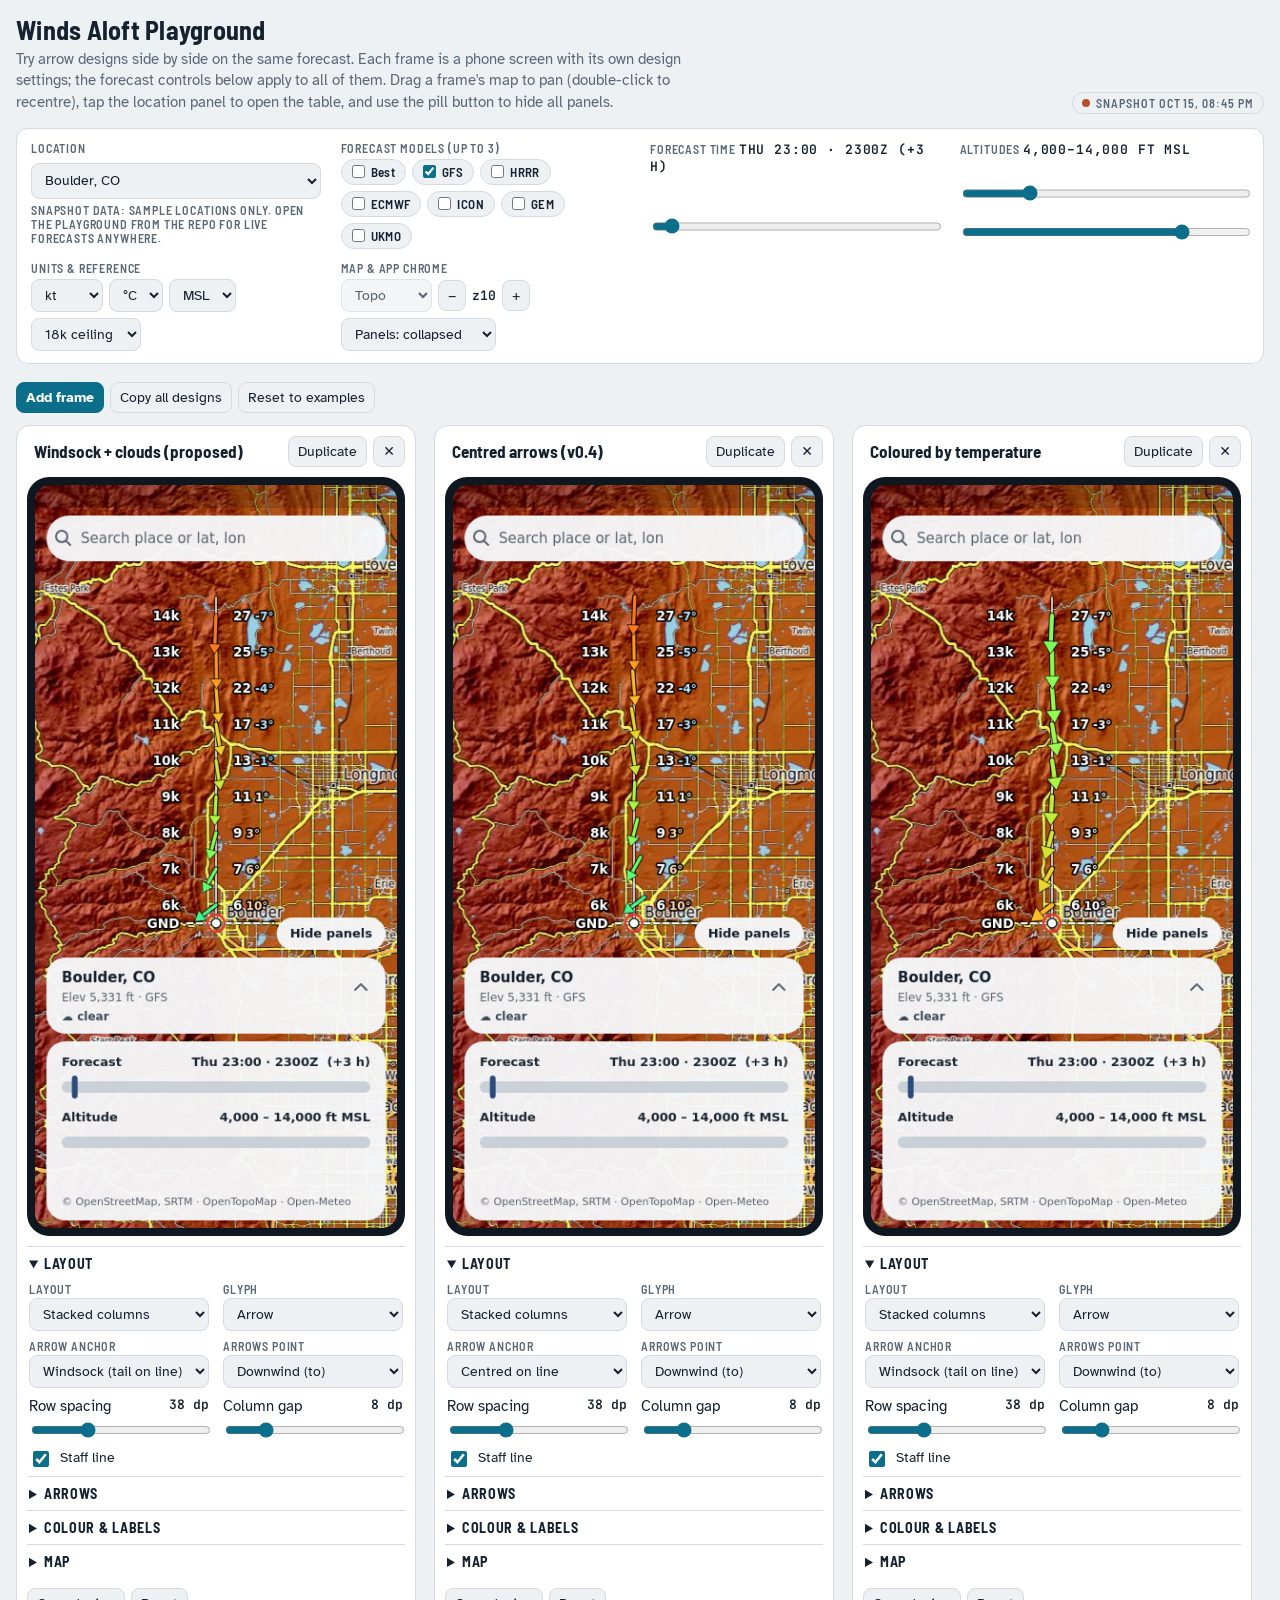
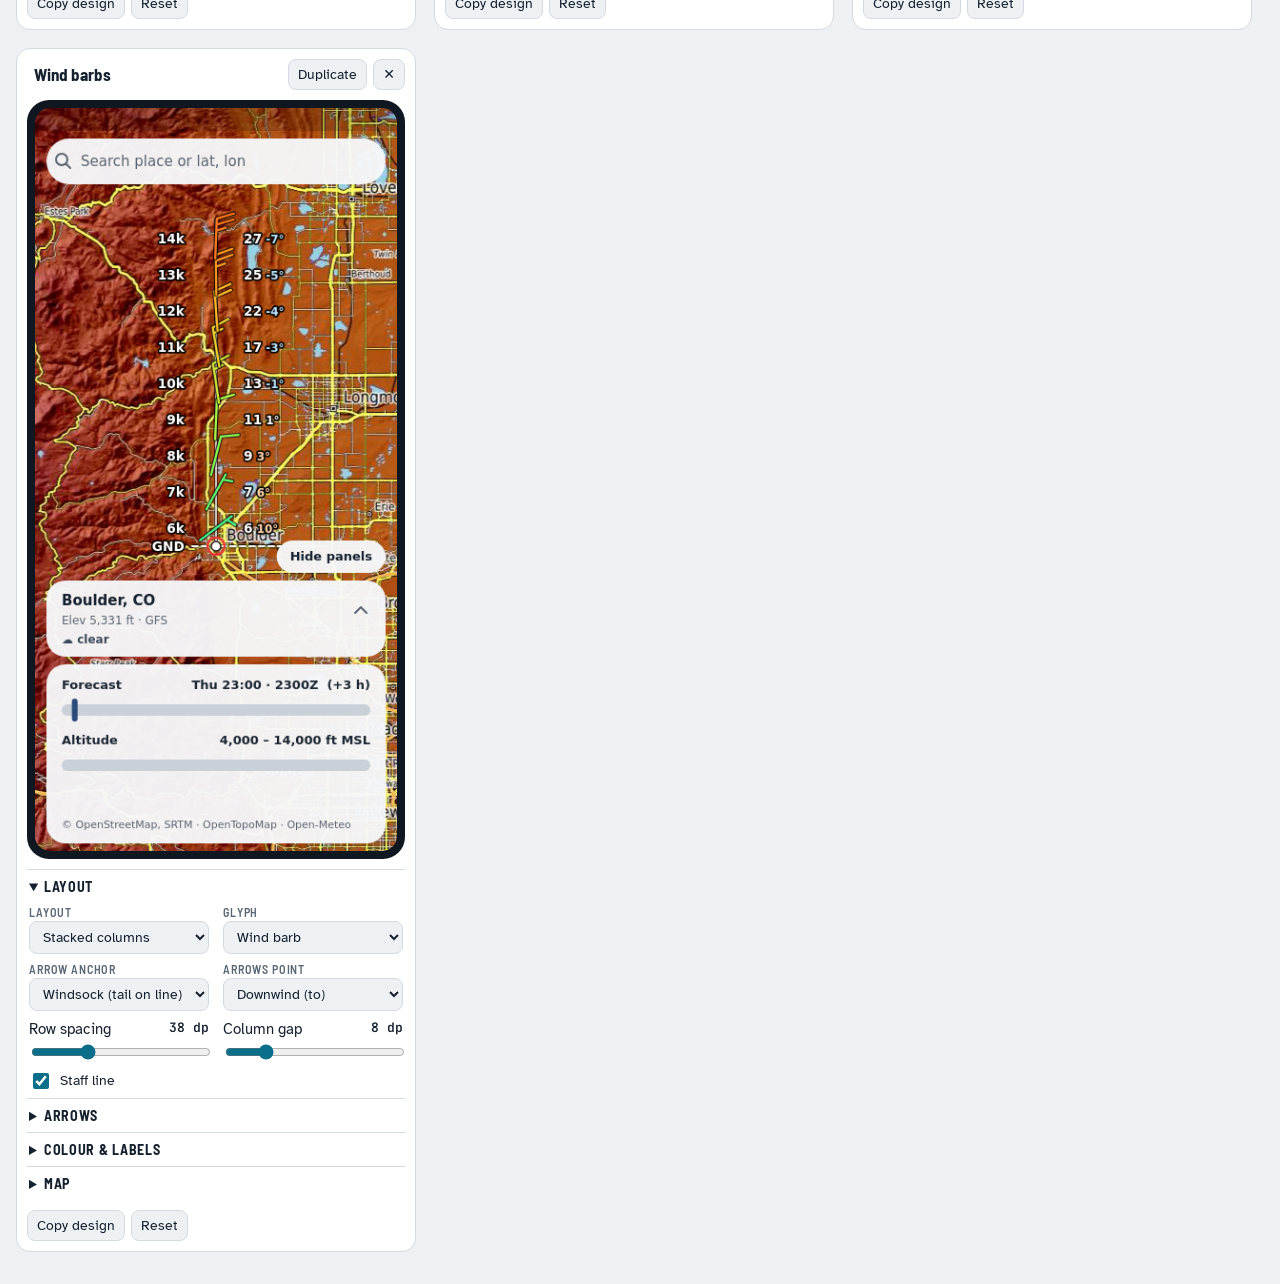
==== commit ec5907f3: "Windsock arrows and cloud layers (app + playground) - Arrows anchor their tail on the column centre " ====
--- a/playground/index.html
+++ b/playground/index.html
@@ -184,7 +184,7 @@
 
 // ======================================================================== design knobs
 const DEFAULT_DESIGN = {
-  layout: "stacked", glyph: "arrow", pointing: "downwind",
+  layout: "stacked", glyph: "arrow", pointing: "downwind", anchor: "tail", clouds: "labels",
   rowHeight: 38, lenScale: 1.25, minFrac: 0.5, fullKt: 40,
   strokeScale: 1, headScale: 1, halo: 1, staff: true, colGap: 8,
   colorMode: "auto", speedLabels: true, tempLabels: true, altLabels: true, labelScale: 1, gnd: true,
@@ -193,6 +193,7 @@
 const KNOBS = [
   { group: "Layout", key: "layout", label: "Layout", type: "select", options: [["stacked","Stacked columns"],["fan","Fan from pin"]] },
   { group: "Layout", key: "glyph", label: "Glyph", type: "select", options: [["arrow","Arrow"],["triangle","Triangle"],["barb","Wind barb"]] },
+  { group: "Layout", key: "anchor", label: "Arrow anchor", type: "select", options: [["tail","Windsock (tail on line)"],["center","Centred on line"]] },
   { group: "Layout", key: "pointing", label: "Arrows point", type: "select", options: [["downwind","Downwind (to)"],["upwind","Upwind (from)"]] },
   { group: "Layout", key: "rowHeight", label: "Row spacing", type: "range", min: 20, max: 80, step: 1, fmt: v => v + " dp" },
   { group: "Layout", key: "colGap", label: "Column gap", type: "range", min: 0, max: 40, step: 1, fmt: v => v + " dp" },
@@ -211,11 +212,13 @@
   { group: "Colour & labels", key: "altLabels", label: "Altitude labels", type: "toggle" },
   { group: "Colour & labels", key: "gnd", label: "Ground line", type: "toggle" },
   { group: "Colour & labels", key: "labelScale", label: "Label size", type: "range", min: 0.6, max: 1.8, step: 0.05, fmt: v => "×" + v.toFixed(2) },
+  { group: "Map", key: "clouds", label: "Cloud layers", type: "select", options: [["labels","Bands + labels"],["bands","Bands only"],["off","Off"]] },
   { group: "Map", key: "mapFade", label: "Fade map", type: "range", min: 0, max: 0.8, step: 0.05, fmt: v => Math.round(v * 100) + "%" },
   { group: "Map", key: "mapDarken", label: "Darken map", type: "range", min: 0, max: 0.8, step: 0.05, fmt: v => Math.round(v * 100) + "%" },
 ];
 const EXAMPLES = [
-  { name: "Longer arrows (proposed)", design: {} },
+  { name: "Windsock + clouds (proposed)", design: {} },
+  { name: "Centred arrows (v0.4)", design: { anchor: "center", clouds: "bands" } },
   { name: "Coloured by temperature", design: { colorMode: "temperature", strokeScale: 1.3 } },
   { name: "Wind barbs", design: { glyph: "barb", minFrac: 1, lenScale: 1.1 } },
 ];
@@ -259,7 +262,46 @@
     }
     return out.sort((a, b) => a.h - b.h);
   });
-  return { elev, times: H.time, profiles };
+  const cloudLevels = LEVELS.map(([p]) => ({ gph: H[`geopotential_height_${p}hPa`], cc: H[`cloud_cover_${p}hPa`] })).filter(l => l.gph && l.cc);
+  const clouds = H.time.map((_, i) => cloudLevels
+    .map(l => ({ h: l.gph[i], cc: l.cc[i] }))
+    .filter(c => c.h != null && c.cc != null && c.h > elev)
+    .sort((a, b) => a.h - b.h));
+  return { elev, times: H.time, profiles, clouds };
+}
+/** Cloud cover (%) at a height, interpolated between pressure levels. */
+function cloudAt(levels, h) {
+  if (!levels.length) return null;
+  if (h <= levels[0].h) return levels[0].h - h <= 500 ? levels[0].cc : null;
+  for (let k = 1; k < levels.length; k++) if (levels[k].h >= h) {
+    const lo = levels[k - 1], hi = levels[k];
+    return lo.cc + (hi.cc - lo.cc) * (h - lo.h) / (hi.h - lo.h);
+  }
+  return null;
+}
+const CLOUD_MIN = 25;
+const CLOUD_ALPHA = { SCT: 0.32, BKN: 0.5, OVC: 0.66 };
+const cloudCat = cc => cc >= 87.5 ? "OVC" : cc >= 50 ? "BKN" : "SCT";
+/** Layers with at least 25% cover, scanned every 100 ft: [{base, top, max, cat}] in display feet. Null = model has no cloud data. */
+function cloudLayers(fp, epoch, ref, loFt, hiFt) {
+  const i = fp.times.indexOf(epoch);
+  if (i < 0 || !fp.clouds?.[i]?.length) return null;
+  const base0 = ref === "AGL" ? fp.elev : 0, out = []; let cur = null;
+  for (let ft = loFt; ft <= hiFt; ft += 100) {
+    const h = base0 + ft * M_PER_FT;
+    const cc = h < fp.elev ? null : cloudAt(fp.clouds[i], h);
+    if (cc != null && cc >= CLOUD_MIN) { if (!cur) cur = { base: ft, top: ft, max: cc }; else { cur.top = ft; cur.max = Math.max(cur.max, cc); } }
+    else if (cur) { out.push(cur); cur = null; }
+  }
+  if (cur) out.push(cur);
+  return out.map(L => ({ ...L, cat: cloudCat(L.max) }));
+}
+const fmtFt = ft => ft === 0 ? "SFC" : Math.round(ft / 100) * 100 >= 1000 ? (Math.round(ft / 100) / 10).toFixed(1).replace(/\.0$/, "") + "k" : String(Math.round(ft / 100) * 100);
+const fmtFtLong = ft => ft === 0 ? "SFC" : (Math.round(ft / 100) * 100).toLocaleString();
+function cloudSummary(layers, short) {
+  if (layers == null) return "no cloud data";
+  if (!layers.length) return "clear";
+  return layers.map(L => short ? `${L.cat} ${fmtFt(L.base)}–${fmtFt(L.top)}` : `${L.cat} ${fmtFtLong(L.base)}–${fmtFtLong(L.top)}`).join(short ? ", " : " · ");
 }
 function windsAt(fp, epoch, altsFt, ref) {
   const i = fp.times.indexOf(epoch);
@@ -314,7 +356,7 @@
 function forecastUrl(lat, lon, model) {
   const vars = [];
   for (const [h, t] of SURFACE) vars.push(`wind_speed_${h}m`, `wind_direction_${h}m`, `temperature_${t}m`);
-  for (const [p] of LEVELS) vars.push(`wind_speed_${p}hPa`, `wind_direction_${p}hPa`, `geopotential_height_${p}hPa`, `temperature_${p}hPa`);
+  for (const [p] of LEVELS) vars.push(`wind_speed_${p}hPa`, `wind_direction_${p}hPa`, `geopotential_height_${p}hPa`, `temperature_${p}hPa`, `cloud_cover_${p}hPa`);
   return `https://api.open-meteo.com/v1/forecast?latitude=${lat.toFixed(4)}&longitude=${lon.toFixed(4)}&hourly=${vars.join(",")}` +
     `&models=${model}&wind_speed_unit=ms&timeformat=unixtime&forecast_hours=72`;
 }
@@ -380,7 +422,7 @@
 const clamp = (v, a, b) => Math.min(b, Math.max(a, v));
 function chromeBoxes(chrome) {
   const top = chrome === "none" ? 28 : 24 + 8 + 48 + 8;
-  const controlsH = 188, pinH = 62, tableH = 236;
+  const controlsH = 188, pinH = 80, tableH = 236;
   const bottom = chrome === "none" ? 20 : 8 + controlsH + 8 + pinH + (chrome === "table" ? tableH : 0) + 8;
   return { top, bottom, controlsH, pinH, tableH };
 }
@@ -390,6 +432,7 @@
   return S.models.filter(m => S.forecasts[m]).map((m, slot) => ({
     label: comparing ? shortName(m) : null, model: m, slot: S.models.indexOf(m),
     winds: windsAt(S.forecasts[m], epoch, alts, S.ref),
+    clouds: cloudLayers(S.forecasts[m], epoch, S.ref, S.altLo * 1000, S.altHi * 1000),
   }));
 }
 function colourFor(design, w, col) {
@@ -447,54 +490,107 @@
   const cell = d.rowHeight;
   // Rows below the terrain (MSL altitudes under the ground) are left out, so the column starts at the pin.
   let skip = 0; while (skip < rows && !cols.some(c => c.winds[skip])) skip++;
+  if (skip >= rows) return;
   const rowY = i => y - cell * (i - skip + 0.5);
-  const textSize = clamp(cell * 0.36, 10, 15) * d.labelScale;
-  setText(ctx, textSize, "left");
-  const speedW = d.speedLabels ? ctx.measureText("888").width + 4 : 0;
-  setText(ctx, textSize * 0.88, "left");
-  const tempW = d.tempLabels ? ctx.measureText("-88°").width + 6 : 0;
+  const alts = []; for (let k = S.altLo; k <= S.altHi; k++) alts.push(k * 1000);
+  const altY = ft => y - cell * ((ft - alts[skip]) / 1000 + 0.5);          // any altitude -> screen y
+  const top = y - cell * (rows - skip);
+  const textSize = clamp(cell * 0.36, 10, 15) * d.labelScale, tempSize = textSize * 0.88;
+  const stroke = clamp(cell * 0.085, 2.4, 4.2) * d.strokeScale;
+  const every = Math.max(1, Math.ceil(textSize * 1.15 / cell));
+  const windsock = d.anchor === "tail" && d.glyph !== "barb";
+  const measure = (s, size) => { setText(ctx, size, "left"); return ctx.measureText(s).width; };
+
+  // Pass 1: per row, the arrow's horizontal reach and which side its labels go (away from the arrow).
+  const geo = cols.map(col => {
+    const rowsG = col.winds.map((w, i) => {
+      if (!w) return null;
+      const kt = w.sp * KT_PER_MS, len = cell * d.lenScale * (d.minFrac + (1 - d.minFrac) * Math.min(1, kt / d.fullKt));
+      const a = (w.d + (d.pointing === "downwind" ? 180 : 0)) * Math.PI / 180, dx = Math.sin(a) * len;
+      const pad = stroke * 2 + 2;
+      const [x0, x1] = windsock ? [Math.min(0, dx) - pad, Math.max(0, dx) + pad] : [-Math.abs(dx) / 2 - pad, Math.abs(dx) / 2 + pad];
+      const labelled = i % every === 0;
+      const sw = d.speedLabels && labelled ? measure(fmtSpeed(w.sp), textSize) : 0;
+      const tw = d.tempLabels && labelled && w.t != null ? measure(fmtTemp(w.t), tempSize) + 4 : 0;
+      return { w, i, x0, x1, sw, tw, dx };
+    });
+    const live = rowsG.filter(Boolean);
+    // All of a column's labels go on one side: the side its arrows reach into least.
+    const reachR = live.reduce((t, r) => t + Math.max(0, r.dx), 0), reachL = live.reduce((t, r) => t + Math.max(0, -r.dx), 0);
+    const side = windsock && reachR > reachL ? "left" : "right";
+    live.forEach(r => r.side = side);
+    const rightLabelX = Math.max(4, ...live.filter(r => r.side === "right").map(r => r.x1)) + 4;
+    const leftLabelX = Math.min(-4, ...live.filter(r => r.side === "left").map(r => r.x0)) - 4;
+    const left = Math.max(cell / 2, ...live.map(r => -r.x0), ...live.filter(r => r.side === "left").map(r => -leftLabelX + r.sw + r.tw));
+    const right = Math.max(cell / 2, ...live.map(r => r.x1), ...live.filter(r => r.side === "right").map(r => rightLabelX + r.sw + r.tw));
+    return { col, rows: rowsG, left, right, leftLabelX, rightLabelX };
+  });
+
+  // Pass 2: place the columns side by side, packed by their actual width.
   setText(ctx, textSize, "right");
-  const altW = d.altLabels ? ctx.measureText("14k").width + 8 : 0;
-  const colW = cell + speedW + tempW + d.colGap;
-  const stroke = clamp(cell * 0.085, 2.4, 4.2) * d.strokeScale;
-  const groupW = cols.length * colW - d.colGap;
+  const altW = d.altLabels ? ctx.measureText("14k").width + 12 : 0;
+  const cxs = []; let acc = 0;
+  geo.forEach((g, j) => { if (j) acc += geo[j - 1].right + d.colGap + g.left; cxs.push(acc); });
   // One column sits on the pin; several are centred as a block (altitude labels included).
-  const firstCx = cols.length === 1 ? x : x + cell / 2 - (groupW - altW) / 2;
-  const top = y - cell * (rows - skip);
-  const every = Math.max(1, Math.ceil(textSize * 1.15 / cell));
+  const blockL = -geo[0].left - altW, blockR = cxs[cxs.length - 1] + geo[geo.length - 1].right;
+  const shift = cols.length === 1 ? x : x - (blockL + blockR) / 2;
+  cxs.forEach((v, j) => cxs[j] = v + shift);
+  const singleRight = cxs[cxs.length - 1] + geo[geo.length - 1].right;
+
+  // Clouds behind everything: one band per layer per column, spanning its exact base and top.
+  if (d.clouds !== "off") geo.forEach((g, j) => {
+    for (const L of g.col.clouds || []) {
+      const yb = Math.min(y, altY(L.base)), yt = Math.max(top, altY(L.top + 100));
+      if (yb <= yt) continue;
+      const x0 = cxs[j] - g.left, x1 = cxs[j] + g.right;
+      ctx.fillStyle = `rgba(236,242,248,${CLOUD_ALPHA[L.cat]})`;
+      ctx.beginPath(); ctx.roundRect(x0, yt, x1 - x0, yb - yt, 6); ctx.fill();
+      ctx.strokeStyle = "rgba(255,255,255,0.95)"; ctx.lineWidth = 1.2; ctx.stroke();
+      if (d.clouds === "labels" && cols.length === 1) {
+        setText(ctx, textSize * 0.9, "left");
+        haloText(ctx, L.cat, singleRight + 8, (yb + yt) / 2 - 2, "#ffffff");
+        setText(ctx, textSize * 0.8, "left");
+        haloText(ctx, `${fmtFt(L.base)}–${fmtFt(L.top)}`, singleRight + 8, (yb + yt) / 2 + textSize * 0.85, "#e6eef5");
+      }
+    }
+  });
+
   ctx.lineCap = "round";
-  if (cols.length > 1 && d.staff) line(ctx, firstCx, y, firstCx + (cols.length - 1) * colW, y, "#ffffff", 2, "rgba(0,0,0,0.55)", 4);
-  cols.forEach((col, j) => {
-    const cx = firstCx + j * colW;
+  if (cols.length > 1 && d.staff) line(ctx, Math.min(cxs[0], x), y, Math.max(cxs[cxs.length - 1], x), y, "#ffffff", 2, "rgba(0,0,0,0.55)", 4);
+  geo.forEach((g, j) => {
+    const cx = cxs[j], col = g.col;
     const staffColor = d.colorMode === "auto" && cols.length > 1 ? MODEL_COLORS[col.slot % 3] : "rgba(255,255,255,0.93)";
     if (d.staff) line(ctx, cx, y, cx, top, staffColor, 1.6, "rgba(0,0,0,0.55)", 4);
-    col.winds.forEach((w, i) => {
-      if (!w) return;
-      const cy = rowY(i), color = colourFor(d, w, col);
-      drawGlyph(ctx, cx, cy, w, cell, stroke, color, d, true);
-      if (i % every === 0) {
-        setText(ctx, textSize, "left");
-        if (d.speedLabels) haloText(ctx, fmtSpeed(w.sp), cx + cell / 2 + 3, cy + textSize * 0.36, "#ffffff");
-        if (d.tempLabels && w.t != null) {
-          setText(ctx, textSize * 0.88, "left");
-          haloText(ctx, fmtTemp(w.t), cx + cell / 2 + 3 + speedW + 2, cy + textSize * 0.36, d.colorMode === "temperature" ? "#ffffff" : tempLabelColor(w.t));
-        }
+    for (const r of g.rows) {
+      if (!r) continue;
+      const cy = rowY(r.i), w = r.w;
+      drawGlyph(ctx, cx, cy, w, cell, stroke, colourFor(d, w, col), d, true);
+      const ty = cy + textSize * 0.36, tempTint = d.colorMode === "temperature" ? "#ffffff" : tempLabelColor(w.t);
+      if (r.side === "right") {
+        let tx = cx + g.rightLabelX;
+        if (r.sw) { setText(ctx, textSize, "left"); haloText(ctx, fmtSpeed(w.sp), tx, ty, "#ffffff"); tx += r.sw + 4; }
+        if (r.tw) { setText(ctx, tempSize, "left"); haloText(ctx, fmtTemp(w.t), tx, ty, tempTint); }
+      } else {
+        let tx = cx + g.leftLabelX;
+        if (r.tw) { setText(ctx, tempSize, "right"); haloText(ctx, fmtTemp(w.t), tx, ty, tempTint); tx -= r.tw; }
+        if (r.sw) { setText(ctx, textSize, "right"); haloText(ctx, fmtSpeed(w.sp), tx, ty, "#ffffff"); }
       }
-    });
-    if (col.label) { setText(ctx, textSize, "center"); haloText(ctx, col.label, cx + (speedW + tempW) / 2, top - 6, MODEL_COLORS[col.slot % 3]); }
+    }
+    if (col.label) { setText(ctx, textSize, "center"); haloText(ctx, col.label, cx, top - 6, MODEL_COLORS[col.slot % 3]); }
   });
-  const altX = firstCx - cell / 2 - 5;
+
+  const altX = cxs[0] - geo[0].left - 8;
   if (d.altLabels) {
     setText(ctx, textSize, "right");
-    for (let i = 0; i < rows; i++) {
+    for (let i = skip; i < rows; i++) {
       if (i % every) continue;
       const w = cols.map(c => c.winds[i]).find(Boolean); if (!w) continue;
-      const a = w.alt; haloText(ctx, a === 0 ? "SFC" : a / 1000 + "k", altX, rowY(i) + textSize * 0.36, "#ffffff");
+      haloText(ctx, w.alt === 0 ? "SFC" : w.alt / 1000 + "k", altX, rowY(i) + textSize * 0.36, "#ffffff");
     }
   }
   if (d.gnd && skip > 0) {
     ctx.setLineDash([6, 4]);
-    line(ctx, firstCx - cell / 2, y, firstCx + (cols.length - 1) * colW + cell / 2 + speedW + tempW, y, "#ffffff", 2, "rgba(0,0,0,0.55)", 4);
+    line(ctx, cxs[0] - geo[0].left, y, cxs[cxs.length - 1] + geo[geo.length - 1].right, y, "#ffffff", 2, "rgba(0,0,0,0.55)", 4);
     ctx.setLineDash([]);
     setText(ctx, textSize, "right"); haloText(ctx, "GND", altX, y + textSize * 0.36, "#ffffff");
   }
@@ -516,7 +612,9 @@
   if (kt < 1) { ctx.strokeStyle = color; ctx.lineWidth = stroke * 0.8; ctx.beginPath(); ctx.arc(cx, cy, stacked ? size * 0.16 : 8, 0, 7); ctx.stroke(); return; }
   const len = stacked ? size * d.lenScale * (d.minFrac + (1 - d.minFrac) * Math.min(1, kt / d.fullKt)) : size;
   const a = (w.d + (d.pointing === "downwind" ? 180 : 0)) * Math.PI / 180, dx = Math.sin(a), dy = -Math.cos(a);
-  const sx = stacked ? cx - dx * len / 2 : cx, sy = stacked ? cy - dy * len / 2 : cy;
+  // Windsock: the tail (the end facing into the wind) sits on the column's centre line.
+  const centred = stacked && d.anchor !== "tail";
+  const sx = centred ? cx - dx * len / 2 : cx, sy = centred ? cy - dy * len / 2 : cy;
   const ex = sx + dx * len, ey = sy + dy * len;
   if (d.glyph === "triangle") {
     const hw = len * 0.22 * d.headScale;
@@ -592,6 +690,14 @@
   ctx.fillStyle = "#5a6470"; ctx.font = "12px system-ui, sans-serif";
   const sub = [S.elev != null ? `Elev ${Math.round(S.elev / M_PER_FT).toLocaleString()} ft` : null, S.models.length > 1 ? `${S.models.length} models` : shortName(S.models[0])].filter(Boolean).join(" · ");
   ctx.fillText(sub, 28, py + 46);
+  const epoch = S.baseEpoch + S.hour * 3600;
+  const cl = S.models.filter(m => S.forecasts[m]).map(m => {
+    const L = cloudLayers(S.forecasts[m], epoch, S.ref, 0, S.ceiling);
+    return (S.models.length > 1 ? shortName(m) + " " : "") + cloudSummary(L, S.models.length > 1);
+  }).join(" · ");
+  ctx.fillStyle = "#3b4a59"; ctx.font = "600 12px system-ui, sans-serif";
+  ctx.save(); ctx.beginPath(); ctx.rect(24, py + 52, PHONE_W - 80, 24); ctx.clip();
+  ctx.fillText("☁ " + cl, 28, py + 66); ctx.restore();
   ctx.strokeStyle = "#5a6470"; ctx.lineWidth = 2; ctx.beginPath();
   const ay = py + 31, up = S.chrome !== "table";
   ctx.moveTo(PHONE_W - 44, ay + (up ? 3 : -3)); ctx.lineTo(PHONE_W - 38, ay + (up ? -3 : 3)); ctx.lineTo(PHONE_W - 32, ay + (up ? 3 : -3)); ctx.stroke();
@@ -723,7 +829,7 @@
   const changed = Object.fromEntries(Object.entries(p.design).filter(([k, v]) => DEFAULT_DESIGN[k] !== v));
   return { name: p.name, changedFromApp: changed, design: p.design };
 }
-function savePanes() { store("panes-v2", panes.map(p => ({ name: p.name, design: p.design }))); }
+function savePanes() { store("panes-v3", panes.map(p => ({ name: p.name, design: p.design }))); }
 function copyText(text, msg) {
   navigator.clipboard?.writeText(text).then(() => toast(msg), () => showExport(text)) ?? showExport(text);
 }
@@ -834,7 +940,7 @@
   const g = load("global") || {};
   Object.assign(S, { models: g.models || S.models, hour: g.hour ?? S.hour, altLo: g.altLo ?? S.altLo, altHi: g.altHi ?? S.altHi, unit: g.unit || S.unit, tempUnit: g.tempUnit || S.tempUnit, panX: g.panX || 0, panY: g.panY || 0,
     ref: g.ref || S.ref, ceiling: g.ceiling || S.ceiling, layer: g.layer || S.layer, chrome: g.chrome || S.chrome });
-  const saved = load("panes-v2");
+  const saved = load("panes-v3");
   (saved?.length ? saved : EXAMPLES).forEach(x => addPane(x.name, x.design));
 
   S.live = await detectLive();
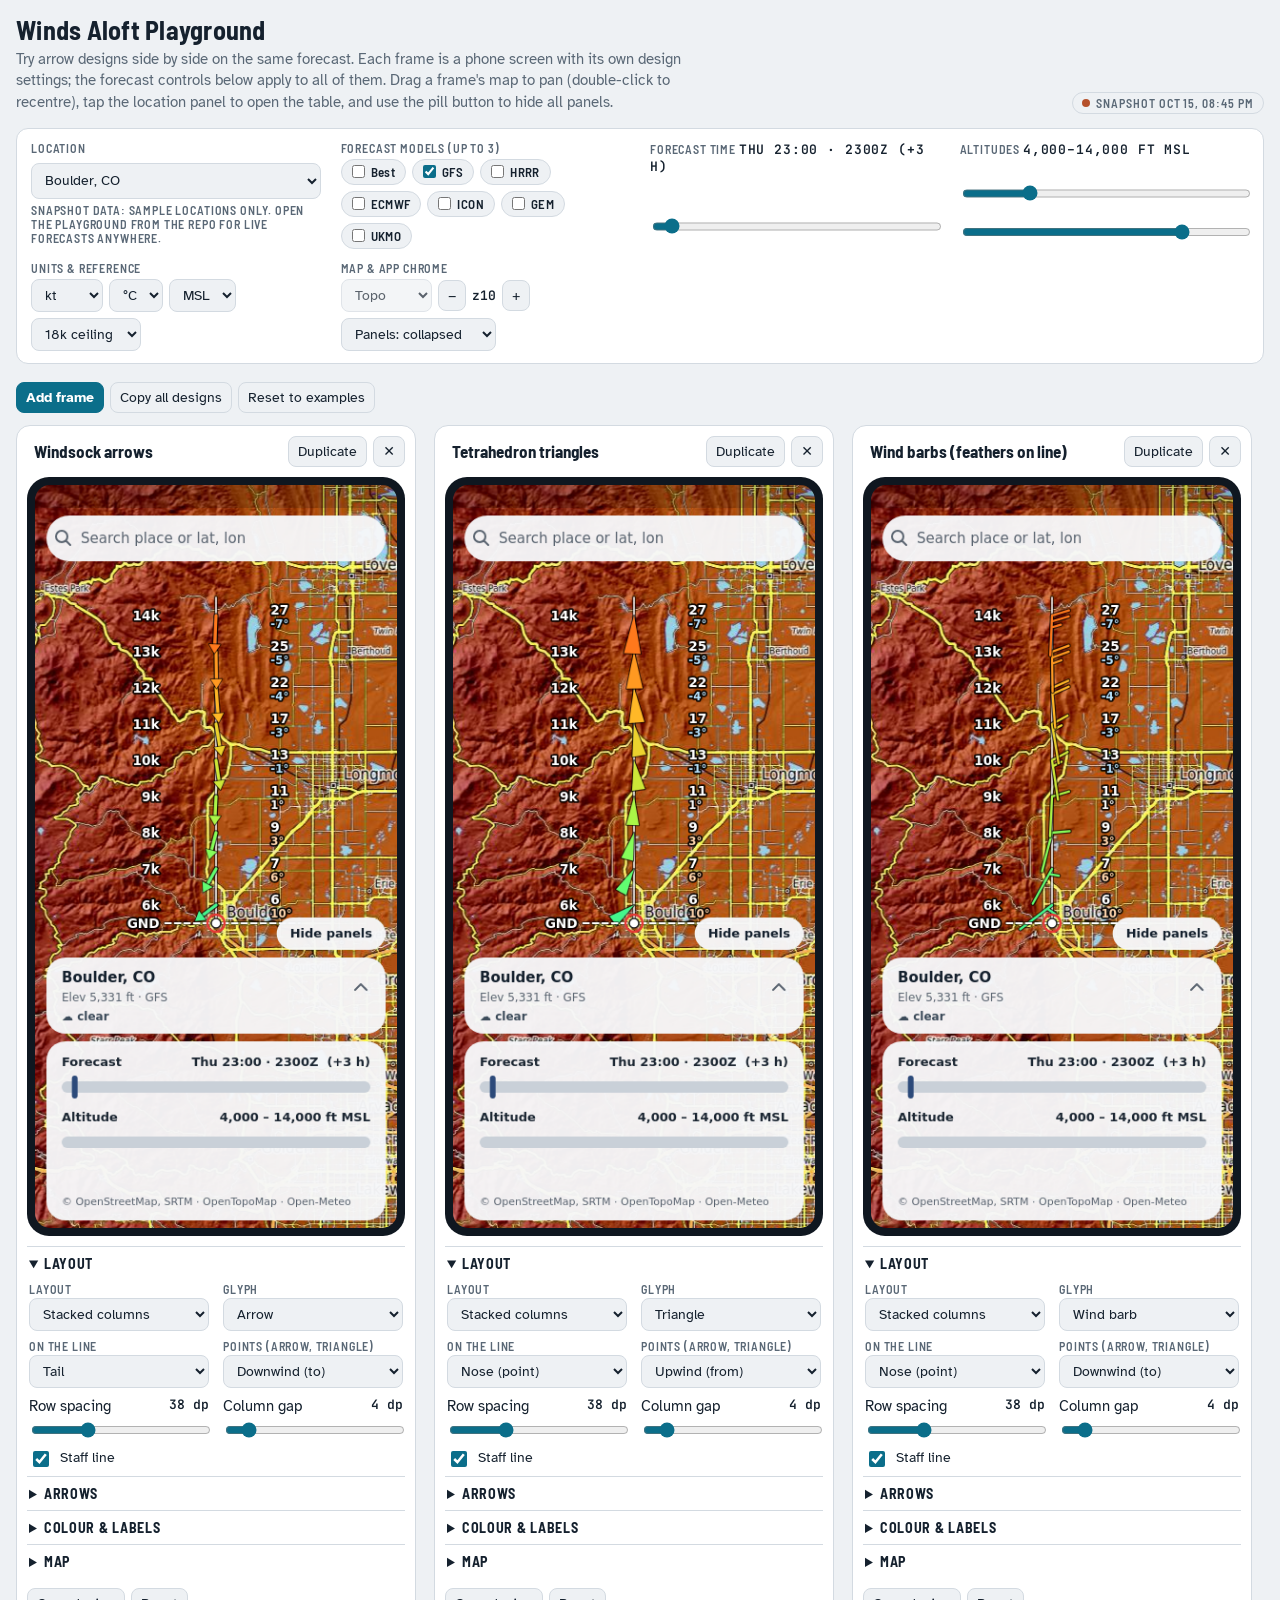
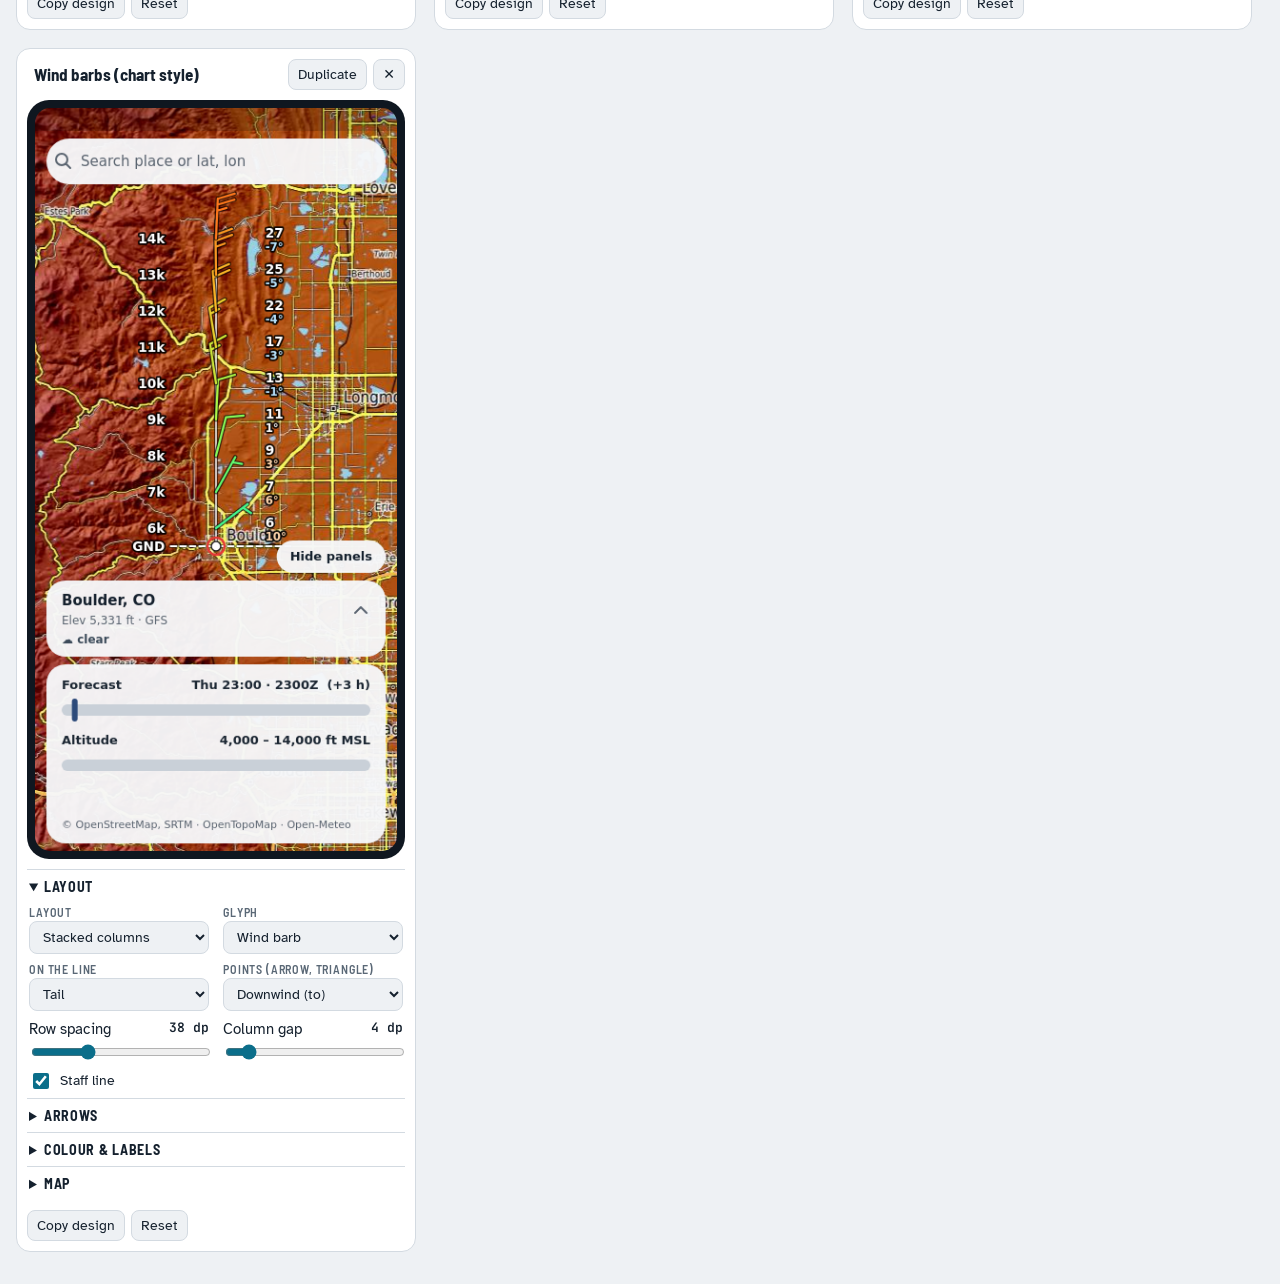
==== commit 02345de3: "Fixed-shape wind display, out-of-range cloud markers, glyph anchors - Layout no longer depends on th" ====
--- a/playground/index.html
+++ b/playground/index.html
@@ -185,20 +185,21 @@
 // ======================================================================== design knobs
 const DEFAULT_DESIGN = {
   layout: "stacked", glyph: "arrow", pointing: "downwind", anchor: "tail", clouds: "labels",
-  rowHeight: 38, lenScale: 1.25, minFrac: 0.5, fullKt: 40,
-  strokeScale: 1, headScale: 1, halo: 1, staff: true, colGap: 8,
+  rowHeight: 38, lenScale: 1.25, compareLenScale: 0.85, minFrac: 0.5, fullKt: 40,
+  strokeScale: 1, headScale: 1, halo: 1, staff: true, colGap: 4,
   colorMode: "auto", speedLabels: true, tempLabels: true, altLabels: true, labelScale: 1, gnd: true,
   fanPxPerKt: 2.2, mapFade: 0, mapDarken: 0,
 };
 const KNOBS = [
   { group: "Layout", key: "layout", label: "Layout", type: "select", options: [["stacked","Stacked columns"],["fan","Fan from pin"]] },
   { group: "Layout", key: "glyph", label: "Glyph", type: "select", options: [["arrow","Arrow"],["triangle","Triangle"],["barb","Wind barb"]] },
-  { group: "Layout", key: "anchor", label: "Arrow anchor", type: "select", options: [["tail","Windsock (tail on line)"],["center","Centred on line"]] },
-  { group: "Layout", key: "pointing", label: "Arrows point", type: "select", options: [["downwind","Downwind (to)"],["upwind","Upwind (from)"]] },
+  { group: "Layout", key: "anchor", label: "On the line", type: "select", options: [["tail","Tail"],["nose","Nose (point)"],["center","Centre"]] },
+  { group: "Layout", key: "pointing", label: "Points (arrow, triangle)", type: "select", options: [["downwind","Downwind (to)"],["upwind","Upwind (from)"]] },
   { group: "Layout", key: "rowHeight", label: "Row spacing", type: "range", min: 20, max: 80, step: 1, fmt: v => v + " dp" },
   { group: "Layout", key: "colGap", label: "Column gap", type: "range", min: 0, max: 40, step: 1, fmt: v => v + " dp" },
   { group: "Layout", key: "staff", label: "Staff line", type: "toggle" },
   { group: "Arrows", key: "lenScale", label: "Arrow length", type: "range", min: 0.5, max: 1.8, step: 0.05, fmt: v => Math.round(v * 100) + "% of row" },
+  { group: "Arrows", key: "compareLenScale", label: "Arrow length (comparing)", type: "range", min: 0.5, max: 1.8, step: 0.05, fmt: v => Math.round(v * 100) + "% of row" },
   { group: "Arrows", key: "minFrac", label: "Calm size", type: "range", min: 0.1, max: 1, step: 0.01, fmt: v => Math.round(v * 100) + "% of full" },
   { group: "Arrows", key: "fullKt", label: "Full size at", type: "range", min: 10, max: 80, step: 1, fmt: v => v + " kt" },
   { group: "Arrows", key: "strokeScale", label: "Line weight", type: "range", min: 0.4, max: 2.5, step: 0.05, fmt: v => "×" + v.toFixed(2) },
@@ -216,11 +217,21 @@
   { group: "Map", key: "mapFade", label: "Fade map", type: "range", min: 0, max: 0.8, step: 0.05, fmt: v => Math.round(v * 100) + "%" },
   { group: "Map", key: "mapDarken", label: "Darken map", type: "range", min: 0, max: 0.8, step: 0.05, fmt: v => Math.round(v * 100) + "%" },
 ];
+/**
+ * Natural defaults when a glyph is picked: every glyph is attached at its upwind end and trails downwind.
+ * Arrow = windsock (points downwind, tail on the line). Triangle = landing tetrahedron (points into the
+ * wind, nose on the line). Barb = feathers (the end facing into the wind) on the line.
+ */
+const GLYPH_DEFAULTS = {
+  arrow: { pointing: "downwind", anchor: "tail" },
+  triangle: { pointing: "upwind", anchor: "nose" },
+  barb: { anchor: "nose" },
+};
 const EXAMPLES = [
-  { name: "Windsock + clouds (proposed)", design: {} },
-  { name: "Centred arrows (v0.4)", design: { anchor: "center", clouds: "bands" } },
-  { name: "Coloured by temperature", design: { colorMode: "temperature", strokeScale: 1.3 } },
-  { name: "Wind barbs", design: { glyph: "barb", minFrac: 1, lenScale: 1.1 } },
+  { name: "Windsock arrows", design: {} },
+  { name: "Tetrahedron triangles", design: { glyph: "triangle", ...GLYPH_DEFAULTS.triangle } },
+  { name: "Wind barbs (feathers on line)", design: { glyph: "barb", ...GLYPH_DEFAULTS.barb, minFrac: 1, lenScale: 1.1 } },
+  { name: "Wind barbs (chart style)", design: { glyph: "barb", anchor: "tail", minFrac: 1, lenScale: 1.1 } },
 ];
 
 // ======================================================================== wind maths (port of WindMath.kt)
@@ -432,7 +443,7 @@
   return S.models.filter(m => S.forecasts[m]).map((m, slot) => ({
     label: comparing ? shortName(m) : null, model: m, slot: S.models.indexOf(m),
     winds: windsAt(S.forecasts[m], epoch, alts, S.ref),
-    clouds: cloudLayers(S.forecasts[m], epoch, S.ref, S.altLo * 1000, S.altHi * 1000),
+    clouds: cloudLayers(S.forecasts[m], epoch, S.ref, 0, S.ceiling),
   }));
 }
 function colourFor(design, w, col) {
@@ -493,107 +504,104 @@
   if (skip >= rows) return;
   const rowY = i => y - cell * (i - skip + 0.5);
   const alts = []; for (let k = S.altLo; k <= S.altHi; k++) alts.push(k * 1000);
-  const altY = ft => y - cell * ((ft - alts[skip]) / 1000 + 0.5);          // any altitude -> screen y
+  const loShown = alts[skip], hiShown = alts[alts.length - 1];
+  const altY = ft => y - cell * ((ft - loShown) / 1000 + 0.5);              // any altitude -> screen y
   const top = y - cell * (rows - skip);
-  const textSize = clamp(cell * 0.36, 10, 15) * d.labelScale, tempSize = textSize * 0.88;
+  const textSize = clamp(cell * 0.36, 10, 15) * d.labelScale, tempSize = textSize * 0.86;
   const stroke = clamp(cell * 0.085, 2.4, 4.2) * d.strokeScale;
   const every = Math.max(1, Math.ceil(textSize * 1.15 / cell));
-  const windsock = d.anchor === "tail" && d.glyph !== "barb";
+  const comparing = cols.length > 1;
+  const anchoredAtEnd = d.anchor !== "center";
+  const lenScale = comparing ? d.compareLenScale : d.lenScale;
   const measure = (s, size) => { setText(ctx, size, "left"); return ctx.measureText(s).width; };
 
-  // Pass 1: per row, the arrow's horizontal reach and which side its labels go (away from the arrow).
-  const geo = cols.map(col => {
-    const rowsG = col.winds.map((w, i) => {
-      if (!w) return null;
-      const kt = w.sp * KT_PER_MS, len = cell * d.lenScale * (d.minFrac + (1 - d.minFrac) * Math.min(1, kt / d.fullKt));
-      const a = (w.d + (d.pointing === "downwind" ? 180 : 0)) * Math.PI / 180, dx = Math.sin(a) * len;
-      const pad = stroke * 2 + 2;
-      const [x0, x1] = windsock ? [Math.min(0, dx) - pad, Math.max(0, dx) + pad] : [-Math.abs(dx) / 2 - pad, Math.abs(dx) / 2 + pad];
-      const labelled = i % every === 0;
-      const sw = d.speedLabels && labelled ? measure(fmtSpeed(w.sp), textSize) : 0;
-      const tw = d.tempLabels && labelled && w.t != null ? measure(fmtTemp(w.t), tempSize) + 4 : 0;
-      return { w, i, x0, x1, sw, tw, dx };
-    });
-    const live = rowsG.filter(Boolean);
-    // All of a column's labels go on one side: the side its arrows reach into least.
-    const reachR = live.reduce((t, r) => t + Math.max(0, r.dx), 0), reachL = live.reduce((t, r) => t + Math.max(0, -r.dx), 0);
-    const side = windsock && reachR > reachL ? "left" : "right";
-    live.forEach(r => r.side = side);
-    const rightLabelX = Math.max(4, ...live.filter(r => r.side === "right").map(r => r.x1)) + 4;
-    const leftLabelX = Math.min(-4, ...live.filter(r => r.side === "left").map(r => r.x0)) - 4;
-    const left = Math.max(cell / 2, ...live.map(r => -r.x0), ...live.filter(r => r.side === "left").map(r => -leftLabelX + r.sw + r.tw));
-    const right = Math.max(cell / 2, ...live.map(r => r.x1), ...live.filter(r => r.side === "right").map(r => rightLabelX + r.sw + r.tw));
-    return { col, rows: rowsG, left, right, leftLabelX, rightLabelX };
-  });
-
-  // Pass 2: place the columns side by side, packed by their actual width.
-  setText(ctx, textSize, "right");
-  const altW = d.altLabels ? ctx.measureText("14k").width + 12 : 0;
-  const cxs = []; let acc = 0;
-  geo.forEach((g, j) => { if (j) acc += geo[j - 1].right + d.colGap + g.left; cxs.push(acc); });
-  // One column sits on the pin; several are centred as a block (altitude labels included).
-  const blockL = -geo[0].left - altW, blockR = cxs[cxs.length - 1] + geo[geo.length - 1].right;
-  const shift = cols.length === 1 ? x : x - (blockL + blockR) / 2;
-  cxs.forEach((v, j) => cxs[j] = v + shift);
-  const singleRight = cxs[cxs.length - 1] + geo[geo.length - 1].right;
-
-  // Clouds behind everything: one band per layer per column, spanning its exact base and top.
-  if (d.clouds !== "off") geo.forEach((g, j) => {
-    for (const L of g.col.clouds || []) {
+  // Fixed geometry, independent of the forecast, so nothing moves as the time changes:
+  // each column reserves the farthest an arrow could reach in any direction, then a label slot.
+  const maxLen = cell * lenScale;
+  const R = (anchoredAtEnd ? maxLen : maxLen / 2) + stroke * 1.5 + 1;
+  const sw = d.speedLabels ? measure("888", textSize) : 0, tw = d.tempLabels ? measure("-88°", tempSize) : 0;
+  const labelW = sw || tw ? Math.max(sw, tw) + 6 : 0;
+  const colW = 2 * R + labelW + d.colGap;
+  const altW = d.altLabels ? measure("14k", textSize) + 12 : 0;
+  const blockW = altW + cols.length * colW - d.colGap;
+  const cx0 = comparing ? x - blockW / 2 + altW + R : x;                  // one column sits on the pin
+  const cxs = cols.map((_, j) => cx0 + j * colW);
+  const colL = j => cxs[j] - R, colR = j => cxs[j] + R + labelW;
+  const blockRight = colR(cols.length - 1);
+
+  // Clouds: bands for layers within the shown altitudes; markers for layers above or below them.
+  const markers = [];
+  if (d.clouds !== "off") cols.forEach((col, j) => {
+    for (const L of col.clouds || []) {
+      if (L.base > hiShown) { markers.push({ j, where: "above", L }); continue; }
+      if (L.top < loShown) { markers.push({ j, where: "below", L }); continue; }
       const yb = Math.min(y, altY(L.base)), yt = Math.max(top, altY(L.top + 100));
       if (yb <= yt) continue;
-      const x0 = cxs[j] - g.left, x1 = cxs[j] + g.right;
       ctx.fillStyle = `rgba(236,242,248,${CLOUD_ALPHA[L.cat]})`;
-      ctx.beginPath(); ctx.roundRect(x0, yt, x1 - x0, yb - yt, 6); ctx.fill();
+      ctx.beginPath(); ctx.roundRect(colL(j), yt, colR(j) - colL(j), yb - yt, 6); ctx.fill();
       ctx.strokeStyle = "rgba(255,255,255,0.95)"; ctx.lineWidth = 1.2; ctx.stroke();
-      if (d.clouds === "labels" && cols.length === 1) {
-        setText(ctx, textSize * 0.9, "left");
-        haloText(ctx, L.cat, singleRight + 8, (yb + yt) / 2 - 2, "#ffffff");
-        setText(ctx, textSize * 0.8, "left");
-        haloText(ctx, `${fmtFt(L.base)}–${fmtFt(L.top)}`, singleRight + 8, (yb + yt) / 2 + textSize * 0.85, "#e6eef5");
+      if (d.clouds === "labels" && !comparing) {
+        setText(ctx, textSize * 0.9, "left"); haloText(ctx, L.cat, blockRight + 8, (yb + yt) / 2 - 2, "#ffffff");
+        setText(ctx, textSize * 0.8, "left"); haloText(ctx, `${fmtFt(L.base)}–${fmtFt(L.top)}`, blockRight + 8, (yb + yt) / 2 + textSize * 0.85, "#e6eef5");
       }
     }
   });
 
   ctx.lineCap = "round";
-  if (cols.length > 1 && d.staff) line(ctx, Math.min(cxs[0], x), y, Math.max(cxs[cxs.length - 1], x), y, "#ffffff", 2, "rgba(0,0,0,0.55)", 4);
-  geo.forEach((g, j) => {
-    const cx = cxs[j], col = g.col;
-    const staffColor = d.colorMode === "auto" && cols.length > 1 ? MODEL_COLORS[col.slot % 3] : "rgba(255,255,255,0.93)";
+  if (comparing && d.staff) line(ctx, Math.min(cxs[0], x), y, Math.max(cxs[cxs.length - 1], x), y, "#ffffff", 2, "rgba(0,0,0,0.55)", 4);
+  cols.forEach((col, j) => {
+    const cx = cxs[j];
+    const staffColor = d.colorMode === "auto" && comparing ? MODEL_COLORS[col.slot % 3] : "rgba(255,255,255,0.93)";
     if (d.staff) line(ctx, cx, y, cx, top, staffColor, 1.6, "rgba(0,0,0,0.55)", 4);
-    for (const r of g.rows) {
-      if (!r) continue;
-      const cy = rowY(r.i), w = r.w;
-      drawGlyph(ctx, cx, cy, w, cell, stroke, colourFor(d, w, col), d, true);
-      const ty = cy + textSize * 0.36, tempTint = d.colorMode === "temperature" ? "#ffffff" : tempLabelColor(w.t);
-      if (r.side === "right") {
-        let tx = cx + g.rightLabelX;
-        if (r.sw) { setText(ctx, textSize, "left"); haloText(ctx, fmtSpeed(w.sp), tx, ty, "#ffffff"); tx += r.sw + 4; }
-        if (r.tw) { setText(ctx, tempSize, "left"); haloText(ctx, fmtTemp(w.t), tx, ty, tempTint); }
-      } else {
-        let tx = cx + g.leftLabelX;
-        if (r.tw) { setText(ctx, tempSize, "right"); haloText(ctx, fmtTemp(w.t), tx, ty, tempTint); tx -= r.tw; }
-        if (r.sw) { setText(ctx, textSize, "right"); haloText(ctx, fmtSpeed(w.sp), tx, ty, "#ffffff"); }
+    col.winds.forEach((w, i) => {
+      if (!w) return;
+      const cy = rowY(i);
+      drawGlyph(ctx, cx, cy, w, cell, stroke, colourFor(d, w, col), d, true, lenScale);
+      if (i % every) return;
+      // Label slot: speed on top, temperature underneath, always at the same spot.
+      const lx = cx + R + 4, hasT = d.tempLabels && w.t != null;
+      if (d.speedLabels) { setText(ctx, textSize, "left"); haloText(ctx, fmtSpeed(w.sp), lx, hasT ? cy - 1 : cy + textSize * 0.36, "#ffffff"); }
+      if (hasT) {
+        setText(ctx, tempSize, "left");
+        haloText(ctx, fmtTemp(w.t), lx, d.speedLabels ? cy + tempSize + 1 : cy + tempSize * 0.36, d.colorMode === "temperature" ? "#ffffff" : tempLabelColor(w.t));
       }
-    }
-    if (col.label) { setText(ctx, textSize, "center"); haloText(ctx, col.label, cx, top - 6, MODEL_COLORS[col.slot % 3]); }
+    });
+    if (col.label) { setText(ctx, textSize, "center"); haloText(ctx, col.label, cx + labelW / 2, top - 6, MODEL_COLORS[col.slot % 3]); }
   });
 
-  const altX = cxs[0] - geo[0].left - 8;
+  // Out-of-range cloud markers: stacked upward above the column, downward below the pin.
+  const stack = {};
+  for (const m of markers) {
+    const key = m.j + m.where, n = stack[key] = (stack[key] || 0) + 1;
+    const h = textSize + 8, cx = (colL(m.j) + colR(m.j)) / 2;
+    const yc = m.where === "above" ? top - (comparing ? textSize + 12 : 8) - h / 2 - (n - 1) * (h + 3) : y + 12 + h / 2 + (n - 1) * (h + 3);
+    cloudMarker(ctx, cx, yc, `${m.where === "above" ? "▲" : "▼"} ${m.L.cat} ${fmtFt(m.L.base)}–${fmtFt(m.L.top)}`, m.L.cat, textSize * 0.82, h);
+  }
+
+  const altX = colL(0) - 6;
   if (d.altLabels) {
     setText(ctx, textSize, "right");
     for (let i = skip; i < rows; i++) {
       if (i % every) continue;
-      const w = cols.map(c => c.winds[i]).find(Boolean); if (!w) continue;
-      haloText(ctx, w.alt === 0 ? "SFC" : w.alt / 1000 + "k", altX, rowY(i) + textSize * 0.36, "#ffffff");
+      haloText(ctx, alts[i] === 0 ? "SFC" : alts[i] / 1000 + "k", altX, rowY(i) + textSize * 0.36, "#ffffff");
     }
   }
   if (d.gnd && skip > 0) {
     ctx.setLineDash([6, 4]);
-    line(ctx, cxs[0] - geo[0].left, y, cxs[cxs.length - 1] + geo[geo.length - 1].right, y, "#ffffff", 2, "rgba(0,0,0,0.55)", 4);
+    line(ctx, colL(0), y, blockRight, y, "#ffffff", 2, "rgba(0,0,0,0.55)", 4);
     ctx.setLineDash([]);
     setText(ctx, textSize, "right"); haloText(ctx, "GND", altX, y + textSize * 0.36, "#ffffff");
   }
+}
+/** A small pill naming a cloud layer that lies outside the shown altitudes. */
+function cloudMarker(ctx, cx, yc, text, cat, size, h) {
+  ctx.font = `700 ${size}px system-ui, -apple-system, "Segoe UI", Roboto, sans-serif`;
+  const w = ctx.measureText(text).width + 14;
+  ctx.fillStyle = `rgba(236,242,248,${0.55 + CLOUD_ALPHA[cat] * 0.6})`;
+  ctx.beginPath(); ctx.roundRect(cx - w / 2, yc - h / 2, w, h, h / 2); ctx.fill();
+  ctx.strokeStyle = "rgba(255,255,255,0.95)"; ctx.lineWidth = 1.2; ctx.stroke();
+  ctx.fillStyle = "#1c2733"; ctx.textAlign = "center"; ctx.textBaseline = "middle";
+  ctx.fillText(text, cx, yc + 0.5); ctx.textBaseline = "alphabetic";
 }
 function drawFan(ctx, x, y, cols, d) {
   const stroke = 3 * d.strokeScale;
@@ -606,15 +614,13 @@
   ctx.strokeStyle = color; ctx.lineWidth = width; ctx.beginPath(); ctx.moveTo(x0, y0); ctx.lineTo(x1, y1); ctx.stroke();
 }
 /** stacked: glyph centred on (cx, cy) and sized to `size` (the row). fan: glyph starts at (cx, cy), `size` long. */
-function drawGlyph(ctx, cx, cy, w, size, stroke, color, d, stacked) {
+function drawGlyph(ctx, cx, cy, w, size, stroke, color, d, stacked, lenScale = d.lenScale) {
   const kt = w.sp * KT_PER_MS, haloA = Math.min(1, 0.67 * d.halo), haloC = `rgba(0,0,0,${haloA})`;
-  if (d.glyph === "barb") return drawBarb(ctx, cx, cy, w, stacked ? size * d.lenScale : 44, stroke, color, haloC, d, stacked);
+  if (d.glyph === "barb") return drawBarb(ctx, cx, cy, w, stacked ? size * lenScale : 44, stroke, color, haloC, d, stacked);
   if (kt < 1) { ctx.strokeStyle = color; ctx.lineWidth = stroke * 0.8; ctx.beginPath(); ctx.arc(cx, cy, stacked ? size * 0.16 : 8, 0, 7); ctx.stroke(); return; }
-  const len = stacked ? size * d.lenScale * (d.minFrac + (1 - d.minFrac) * Math.min(1, kt / d.fullKt)) : size;
+  const len = stacked ? size * lenScale * (d.minFrac + (1 - d.minFrac) * Math.min(1, kt / d.fullKt)) : size;
   const a = (w.d + (d.pointing === "downwind" ? 180 : 0)) * Math.PI / 180, dx = Math.sin(a), dy = -Math.cos(a);
-  // Windsock: the tail (the end facing into the wind) sits on the column's centre line.
-  const centred = stacked && d.anchor !== "tail";
-  const sx = centred ? cx - dx * len / 2 : cx, sy = centred ? cy - dy * len / 2 : cy;
+  const [sx, sy] = anchorStart(cx, cy, dx, dy, len, d.anchor, stacked);
   const ex = sx + dx * len, ey = sy + dy * len;
   if (d.glyph === "triangle") {
     const hw = len * 0.22 * d.headScale;
@@ -630,12 +636,22 @@
   if (haloA > 0) { ctx.lineJoin = "round"; ctx.lineWidth = 1.8 * d.halo; ctx.strokeStyle = haloC; ctx.stroke(); }
   ctx.fillStyle = color; ctx.fill();
 }
+/**
+ * Where a glyph starts so the chosen end sits on the column's centre line. The glyph runs from its tail
+ * (start) to its nose (the point: an arrowhead, a triangle's apex, a barb's feathered end).
+ */
+function anchorStart(cx, cy, dx, dy, len, anchor, stacked) {
+  if (!stacked || anchor === "tail") return [cx, cy];
+  if (anchor === "nose") return [cx - dx * len, cy - dy * len];
+  return [cx - dx * len / 2, cy - dy * len / 2];
+}
 /** Standard wind barb: staff points into the wind; 50 kt pennants, 10 kt barbs, 5 kt half-barbs. */
 function drawBarb(ctx, cx, cy, w, len, stroke, color, haloC, d, stacked) {
   const kt = Math.round(w.sp * KT_PER_MS / 5) * 5;
   if (kt < 5) { ctx.strokeStyle = color; ctx.lineWidth = stroke * 0.8; ctx.beginPath(); ctx.arc(cx, cy, len * 0.18, 0, 7); ctx.stroke(); return; }
   const a = w.d * Math.PI / 180, dx = Math.sin(a), dy = -Math.cos(a);            // toward where the wind comes from
-  const sx = stacked ? cx - dx * len / 2 : cx, sy = stacked ? cy - dy * len / 2 : cy;
+  // Tail = the plain (station) end, nose = the feathered end, which faces into the wind.
+  const [sx, sy] = anchorStart(cx, cy, dx, dy, len, d.anchor, stacked);
   const ex = sx + dx * len, ey = sy + dy * len;
   const px = -dy, py = dx;                                                        // feathers on the clockwise side
   const fl = len * 0.42 * d.headScale, step = len * 0.15;
@@ -818,7 +834,11 @@
     host.appendChild(det);
   });
 }
-function setKnob(pane, key, value) { pane.design[key] = value; savePanes(); scheduleRender(); }
+function setKnob(pane, key, value) {
+  pane.design[key] = value;
+  if (key === "glyph") { Object.assign(pane.design, GLYPH_DEFAULTS[value]); buildKnobs(pane); }
+  savePanes(); scheduleRender();
+}
 function addPane(name, design, after) {
   const p = makePane(name, design);
   if (after) { panes.splice(panes.indexOf(after) + 1, 0, p); after.el.after(p.el); }
@@ -829,7 +849,7 @@
   const changed = Object.fromEntries(Object.entries(p.design).filter(([k, v]) => DEFAULT_DESIGN[k] !== v));
   return { name: p.name, changedFromApp: changed, design: p.design };
 }
-function savePanes() { store("panes-v3", panes.map(p => ({ name: p.name, design: p.design }))); }
+function savePanes() { store("panes-v5", panes.map(p => ({ name: p.name, design: p.design }))); }
 function copyText(text, msg) {
   navigator.clipboard?.writeText(text).then(() => toast(msg), () => showExport(text)) ?? showExport(text);
 }
@@ -940,7 +960,7 @@
   const g = load("global") || {};
   Object.assign(S, { models: g.models || S.models, hour: g.hour ?? S.hour, altLo: g.altLo ?? S.altLo, altHi: g.altHi ?? S.altHi, unit: g.unit || S.unit, tempUnit: g.tempUnit || S.tempUnit, panX: g.panX || 0, panY: g.panY || 0,
     ref: g.ref || S.ref, ceiling: g.ceiling || S.ceiling, layer: g.layer || S.layer, chrome: g.chrome || S.chrome });
-  const saved = load("panes-v3");
+  const saved = load("panes-v5");
   (saved?.length ? saved : EXAMPLES).forEach(x => addPane(x.name, x.design));
 
   S.live = await detectLive();
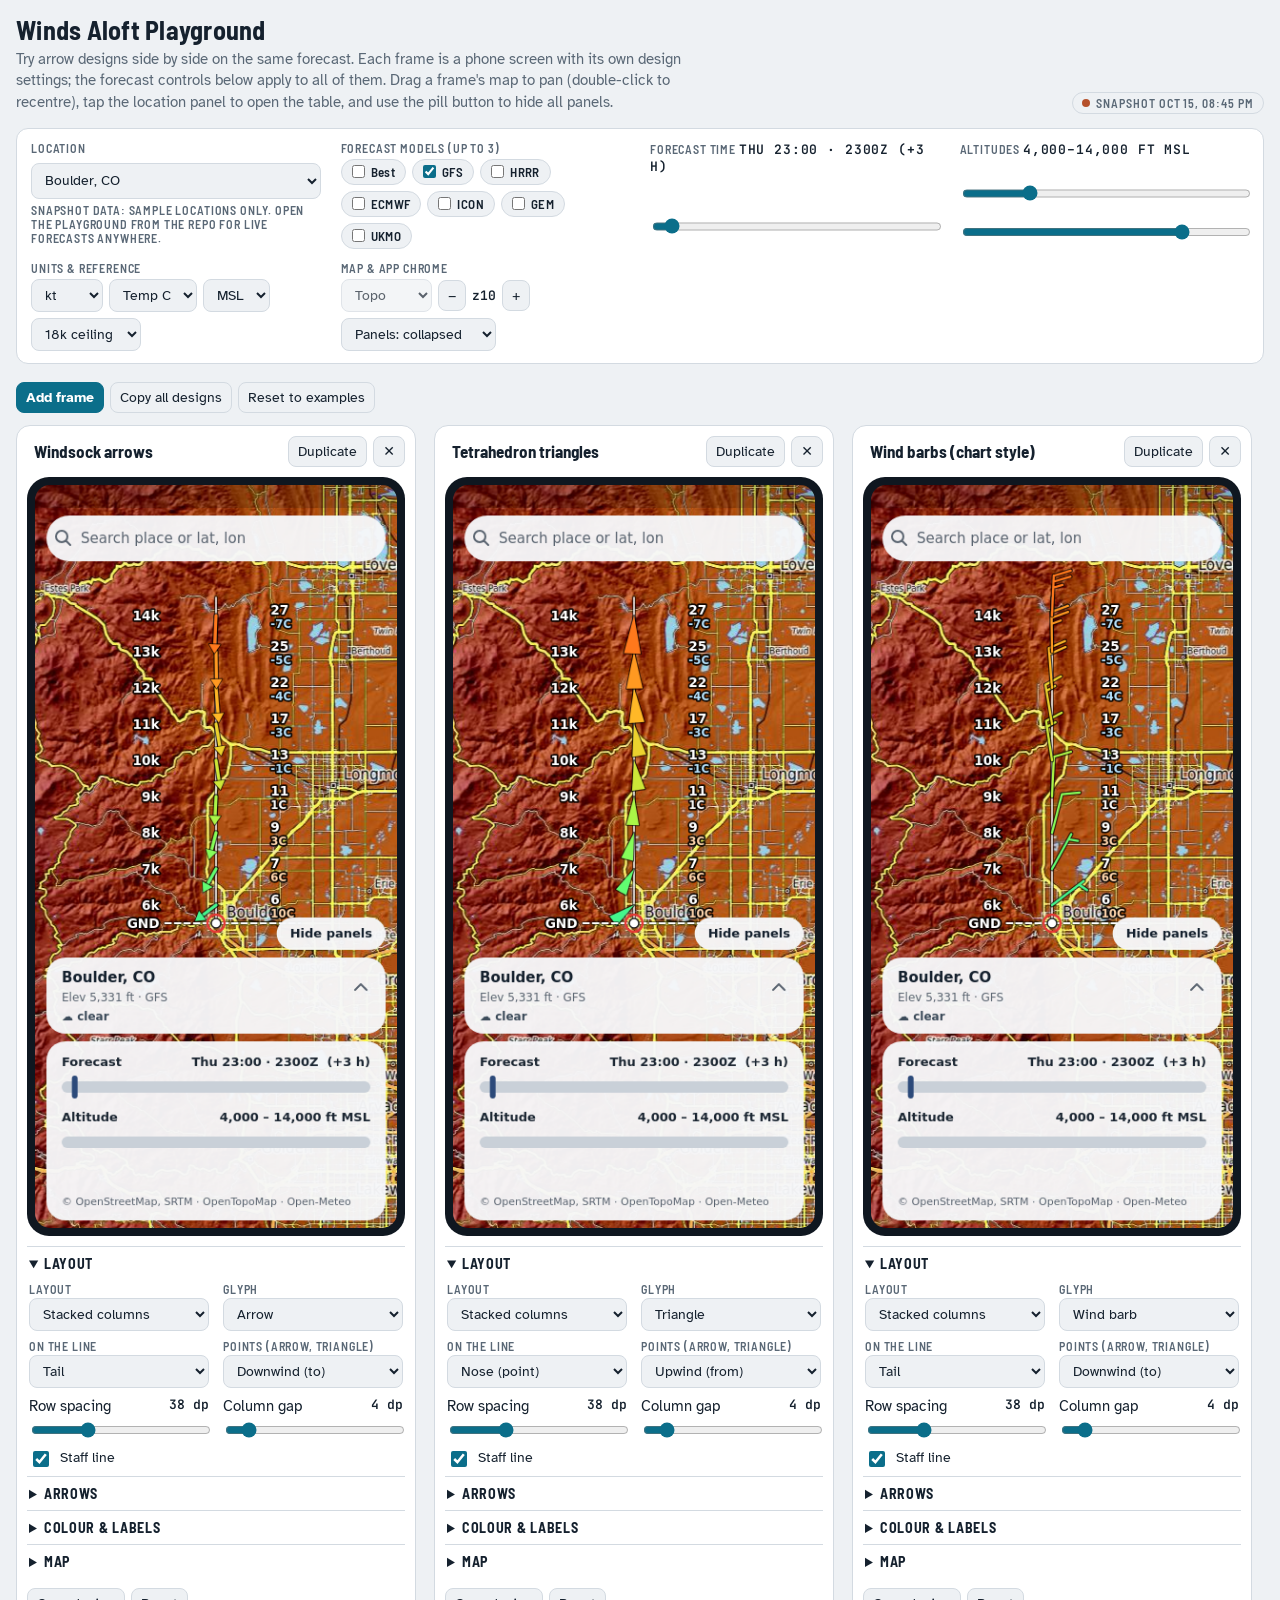
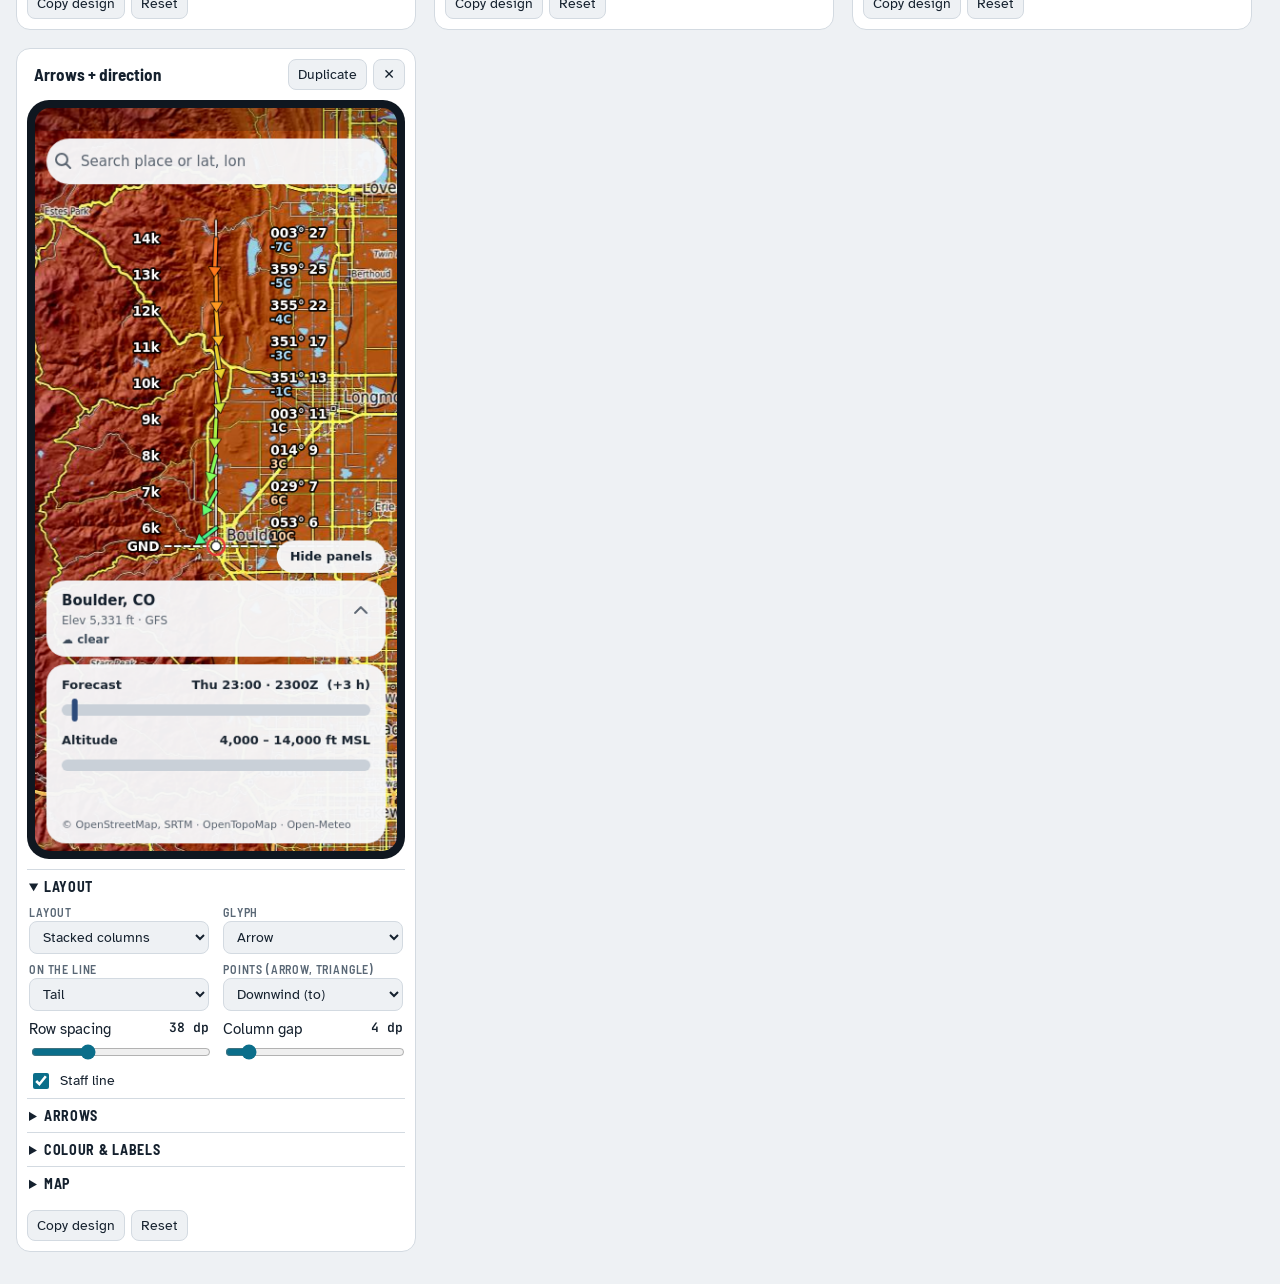
==== commit 34b7ef66: "Wind symbol, colour and number options in the app; C/F temperatures - Settings: wind symbol (arrow/w" ====
--- a/playground/index.html
+++ b/playground/index.html
@@ -133,7 +133,7 @@
     <span>Units &amp; reference</span>
     <div class="row">
       <select id="unit"><option value="kt">kt</option><option value="mph">mph</option><option value="kmh">km/h</option><option value="ms">m/s</option></select>
-      <select id="tempUnit" aria-label="Temperature unit"><option value="C">°C</option><option value="F">°F</option></select>
+      <select id="tempUnit" aria-label="Temperature unit"><option value="C">Temp C</option><option value="F">Temp F</option></select>
       <select id="ref"><option value="MSL">MSL</option><option value="AGL">AGL</option></select>
       <select id="ceiling"><option value="14000">14k ceiling</option><option value="18000" selected>18k ceiling</option><option value="24000">24k ceiling</option><option value="30000">30k ceiling</option></select>
     </div>
@@ -187,7 +187,7 @@
   layout: "stacked", glyph: "arrow", pointing: "downwind", anchor: "tail", clouds: "labels",
   rowHeight: 38, lenScale: 1.25, compareLenScale: 0.85, minFrac: 0.5, fullKt: 40,
   strokeScale: 1, headScale: 1, halo: 1, staff: true, colGap: 4,
-  colorMode: "auto", speedLabels: true, tempLabels: true, altLabels: true, labelScale: 1, gnd: true,
+  colorMode: "auto", speedLabels: true, dirLabels: false, tempLabels: true, altLabels: true, labelScale: 1, gnd: true,
   fanPxPerKt: 2.2, mapFade: 0, mapDarken: 0,
 };
 const KNOBS = [
@@ -209,6 +209,7 @@
   { group: "Colour & labels", key: "colorMode", label: "Colour by", type: "select", wide: true,
     options: [["auto","Auto (altitude; model when comparing)"],["altitude","Altitude"],["speed","Speed"],["temperature","Temperature"],["model","Model"],["white","White"]] },
   { group: "Colour & labels", key: "speedLabels", label: "Speed numbers", type: "toggle" },
+  { group: "Colour & labels", key: "dirLabels", label: "Direction (from)", type: "toggle" },
   { group: "Colour & labels", key: "tempLabels", label: "Temperatures", type: "toggle" },
   { group: "Colour & labels", key: "altLabels", label: "Altitude labels", type: "toggle" },
   { group: "Colour & labels", key: "gnd", label: "Ground line", type: "toggle" },
@@ -218,20 +219,20 @@
   { group: "Map", key: "mapDarken", label: "Darken map", type: "range", min: 0, max: 0.8, step: 0.05, fmt: v => Math.round(v * 100) + "%" },
 ];
 /**
- * Natural defaults when a glyph is picked: every glyph is attached at its upwind end and trails downwind.
- * Arrow = windsock (points downwind, tail on the line). Triangle = landing tetrahedron (points into the
- * wind, nose on the line). Barb = feathers (the end facing into the wind) on the line.
+ * Defaults when a glyph is picked. Arrow = windsock (points downwind, tail on the line). Triangle =
+ * landing tetrahedron (points into the wind, nose on the line). Barb = weather-chart convention: the
+ * plain (station) end on the line, the staff and feathers pointing into the wind.
  */
 const GLYPH_DEFAULTS = {
   arrow: { pointing: "downwind", anchor: "tail" },
   triangle: { pointing: "upwind", anchor: "nose" },
-  barb: { anchor: "nose" },
+  barb: { anchor: "tail" },
 };
 const EXAMPLES = [
   { name: "Windsock arrows", design: {} },
   { name: "Tetrahedron triangles", design: { glyph: "triangle", ...GLYPH_DEFAULTS.triangle } },
-  { name: "Wind barbs (feathers on line)", design: { glyph: "barb", ...GLYPH_DEFAULTS.barb, minFrac: 1, lenScale: 1.1 } },
-  { name: "Wind barbs (chart style)", design: { glyph: "barb", anchor: "tail", minFrac: 1, lenScale: 1.1 } },
+  { name: "Wind barbs (chart style)", design: { glyph: "barb", ...GLYPH_DEFAULTS.barb, minFrac: 1, lenScale: 1.1 } },
+  { name: "Arrows + direction", design: { dirLabels: true } },
 ];
 
 // ======================================================================== wind maths (port of WindMath.kt)
@@ -519,7 +520,8 @@
   // each column reserves the farthest an arrow could reach in any direction, then a label slot.
   const maxLen = cell * lenScale;
   const R = (anchoredAtEnd ? maxLen : maxLen / 2) + stroke * 1.5 + 1;
-  const sw = d.speedLabels ? measure("888", textSize) : 0, tw = d.tempLabels ? measure("-88°", tempSize) : 0;
+  // Slot sized for the widest possible text, so it never changes with the numbers.
+  const sw = d.speedLabels ? measure(d.dirLabels ? "888° 888" : "888", textSize) : 0, tw = d.tempLabels ? measure("-88F", tempSize) : 0;
   const labelW = sw || tw ? Math.max(sw, tw) + 6 : 0;
   const colW = 2 * R + labelW + d.colGap;
   const altW = d.altLabels ? measure("14k", textSize) + 12 : 0;
@@ -560,7 +562,7 @@
       if (i % every) return;
       // Label slot: speed on top, temperature underneath, always at the same spot.
       const lx = cx + R + 4, hasT = d.tempLabels && w.t != null;
-      if (d.speedLabels) { setText(ctx, textSize, "left"); haloText(ctx, fmtSpeed(w.sp), lx, hasT ? cy - 1 : cy + textSize * 0.36, "#ffffff"); }
+      if (d.speedLabels) { setText(ctx, textSize, "left"); haloText(ctx, (d.dirLabels ? fmtDir(w.d) + " " : "") + fmtSpeed(w.sp), lx, hasT ? cy - 1 : cy + textSize * 0.36, "#ffffff"); }
       if (hasT) {
         setText(ctx, tempSize, "left");
         haloText(ctx, fmtTemp(w.t), lx, d.speedLabels ? cy + tempSize + 1 : cy + tempSize * 0.36, d.colorMode === "temperature" ? "#ffffff" : tempLabelColor(w.t));
@@ -768,7 +770,9 @@
 const el = id => document.getElementById(id);
 const shortName = id => MODELS.find(m => m.id === id)?.short || id;
 const fmtSpeed = ms => String(Math.round(ms * UNITS[S.unit].f));
-const fmtTemp = c => c == null ? "" : (S.tempUnit === "F" ? Math.round(c * 9 / 5 + 32) : Math.round(c)) + "°";
+/** "-3C" / "27F": the unit letter, not "°", which is kept for compass directions. */
+const fmtTemp = c => c == null ? "" : (S.tempUnit === "F" ? Math.round(c * 9 / 5 + 32) : Math.round(c)) + S.tempUnit;
+const fmtDir = deg => String(Math.round(deg) % 360).padStart(3, "0") + "°";
 const coordText = p => p ? `${Math.abs(p.lat).toFixed(3)}°${p.lat >= 0 ? "N" : "S"} ${Math.abs(p.lon).toFixed(3)}°${p.lon >= 0 ? "E" : "W"}` : "";
 function fmtTime(epoch) {
   const dt = new Date(epoch * 1000);
@@ -849,7 +853,7 @@
   const changed = Object.fromEntries(Object.entries(p.design).filter(([k, v]) => DEFAULT_DESIGN[k] !== v));
   return { name: p.name, changedFromApp: changed, design: p.design };
 }
-function savePanes() { store("panes-v5", panes.map(p => ({ name: p.name, design: p.design }))); }
+function savePanes() { store("panes-v6", panes.map(p => ({ name: p.name, design: p.design }))); }
 function copyText(text, msg) {
   navigator.clipboard?.writeText(text).then(() => toast(msg), () => showExport(text)) ?? showExport(text);
 }
@@ -960,7 +964,7 @@
   const g = load("global") || {};
   Object.assign(S, { models: g.models || S.models, hour: g.hour ?? S.hour, altLo: g.altLo ?? S.altLo, altHi: g.altHi ?? S.altHi, unit: g.unit || S.unit, tempUnit: g.tempUnit || S.tempUnit, panX: g.panX || 0, panY: g.panY || 0,
     ref: g.ref || S.ref, ceiling: g.ceiling || S.ceiling, layer: g.layer || S.layer, chrome: g.chrome || S.chrome });
-  const saved = load("panes-v5");
+  const saved = load("panes-v6");
   (saved?.length ? saved : EXAMPLES).forEach(x => addPane(x.name, x.design));
 
   S.live = await detectLive();
